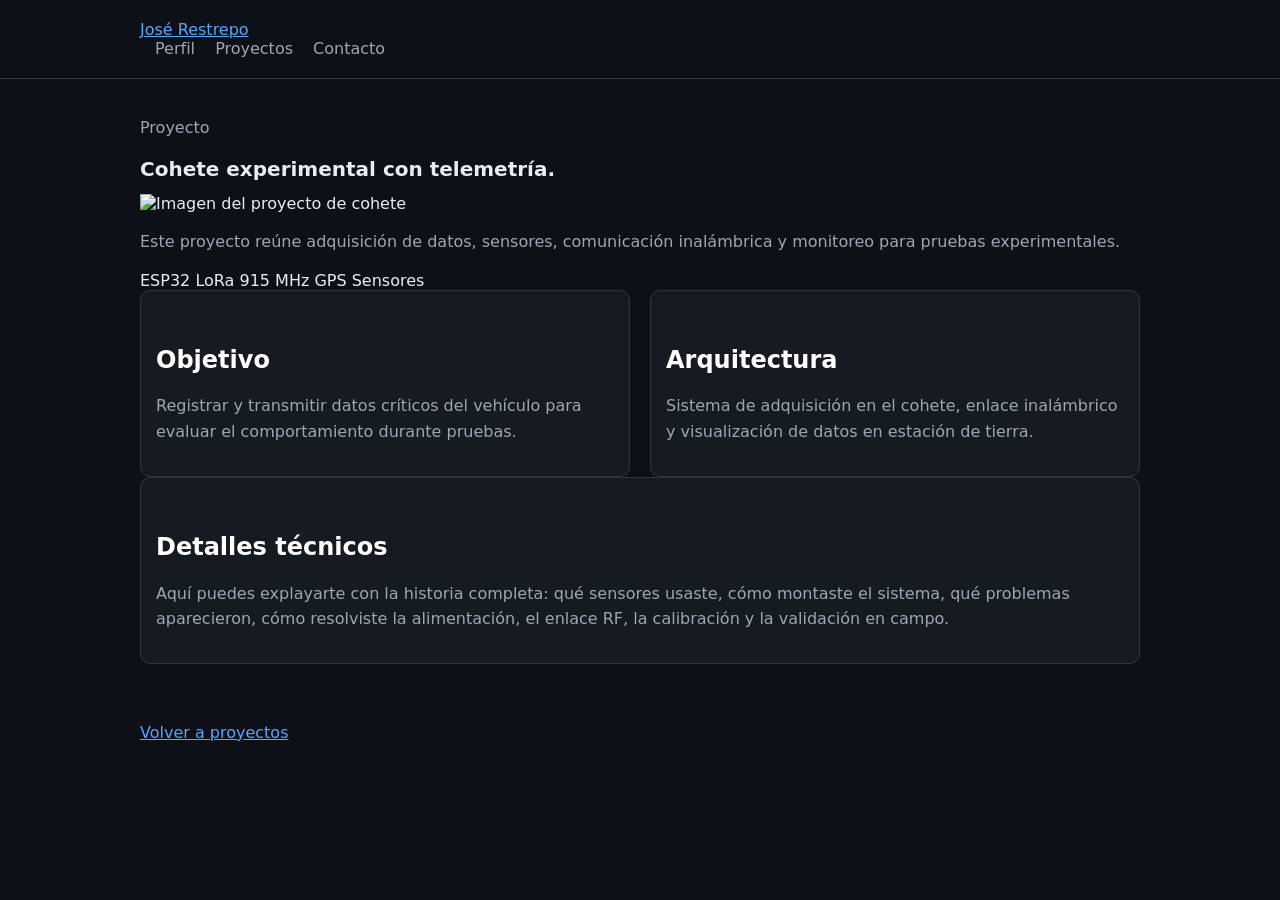
==== cohete.html @ e860f6fd "Add cohete.html for experimental rocket project" ====
<!DOCTYPE html>
<html lang="es">
<head>
  <meta charset="UTF-8" />
  <meta name="viewport" content="width=device-width, initial-scale=1.0" />
  <title>Cohete experimental | José Restrepo</title>
  <link rel="stylesheet" href="style.css" />
</head>
<body>
  <header class="site-header">
    <div class="container header-inner">
      <a class="brand" href="index.html">
        <span class="brand-mark"></span>
        <span>José Restrepo</span>
      </a>
      <nav class="nav">
        <a href="perfil.html">Perfil</a>
        <a href="proyectos.html" class="active">Proyectos</a>
        <a href="index.html#contacto">Contacto</a>
      </nav>
    </div>
  </header>

  <main class="container section page-content">
    <p class="eyebrow">Proyecto</p>
    <h1>Cohete experimental con telemetría.</h1>

    <div class="hero-project">
      <img src="assets/cohete.jpg" alt="Imagen del proyecto de cohete" />
      <div class="hero-project-copy">
        <p>
          Este proyecto reúne adquisición de datos, sensores, comunicación inalámbrica y monitoreo para pruebas experimentales.
        </p>
        <div class="chips">
          <span class="chip">ESP32</span>
          <span class="chip">LoRa 915 MHz</span>
          <span class="chip">GPS</span>
          <span class="chip">Sensores</span>
        </div>
      </div>
    </div>

    <div class="grid cards-2 spaced-top">
      <article class="card">
        <h2>Objetivo</h2>
        <p>
          Registrar y transmitir datos críticos del vehículo para evaluar el comportamiento durante pruebas.
        </p>
      </article>

      <article class="card">
        <h2>Arquitectura</h2>
        <p>
          Sistema de adquisición en el cohete, enlace inalámbrico y visualización de datos en estación de tierra.
        </p>
      </article>
    </div>

    <div class="card spaced-top">
      <h2>Detalles técnicos</h2>
      <p>
        Aquí puedes explayarte con la historia completa: qué sensores usaste, cómo montaste el sistema, qué problemas aparecieron,
        cómo resolviste la alimentación, el enlace RF, la calibración y la validación en campo.
      </p>
      <p class="small-note">
        <!-- Agrega aquí fotos, esquemas, capturas de datos, tablas, resultados de pruebas y versiones del sistema -->
      </p>
    </div>
  </main>

  <footer class="site-footer">
    <div class="container">
      <p><a href="proyectos.html">Volver a proyectos</a></p>
    </div>
  </footer>

  <script src="app.js"></script>
</body>
</html>
---- style.css ----
body {
  margin: 0;
  font-family: system-ui, sans-serif;
  background: #0d1117;
  color: #e6edf3;
}

.container {
  max-width: 1000px;
  margin: auto;
  padding: 20px;
}

header {
  border-bottom: 1px solid #30363d;
  background: #0d1117;
}

.header-content {
  display: flex;
  justify-content: space-between;
  align-items: center;
}

nav a {
  margin-left: 15px;
  text-decoration: none;
  color: #9da7b3;
}

nav a:hover {
  color: #58a6ff;
}

h1 {
  font-size: 20px;
}

h2 {
  margin-top: 40px;
  color: white;
}

p {
  color: #9da7b3;
  line-height: 1.6;
}

.grid {
  display: grid;
  grid-template-columns: repeat(auto-fit, minmax(250px, 1fr));
  gap: 20px;
}

.card {
  background: #161b22;
  border: 1px solid #30363d;
  border-radius: 10px;
  padding: 15px;
}

.card img {
  width: 100%;
  border-radius: 8px;
  margin-bottom: 10px;
}

a {
  color: #58a6ff;
}
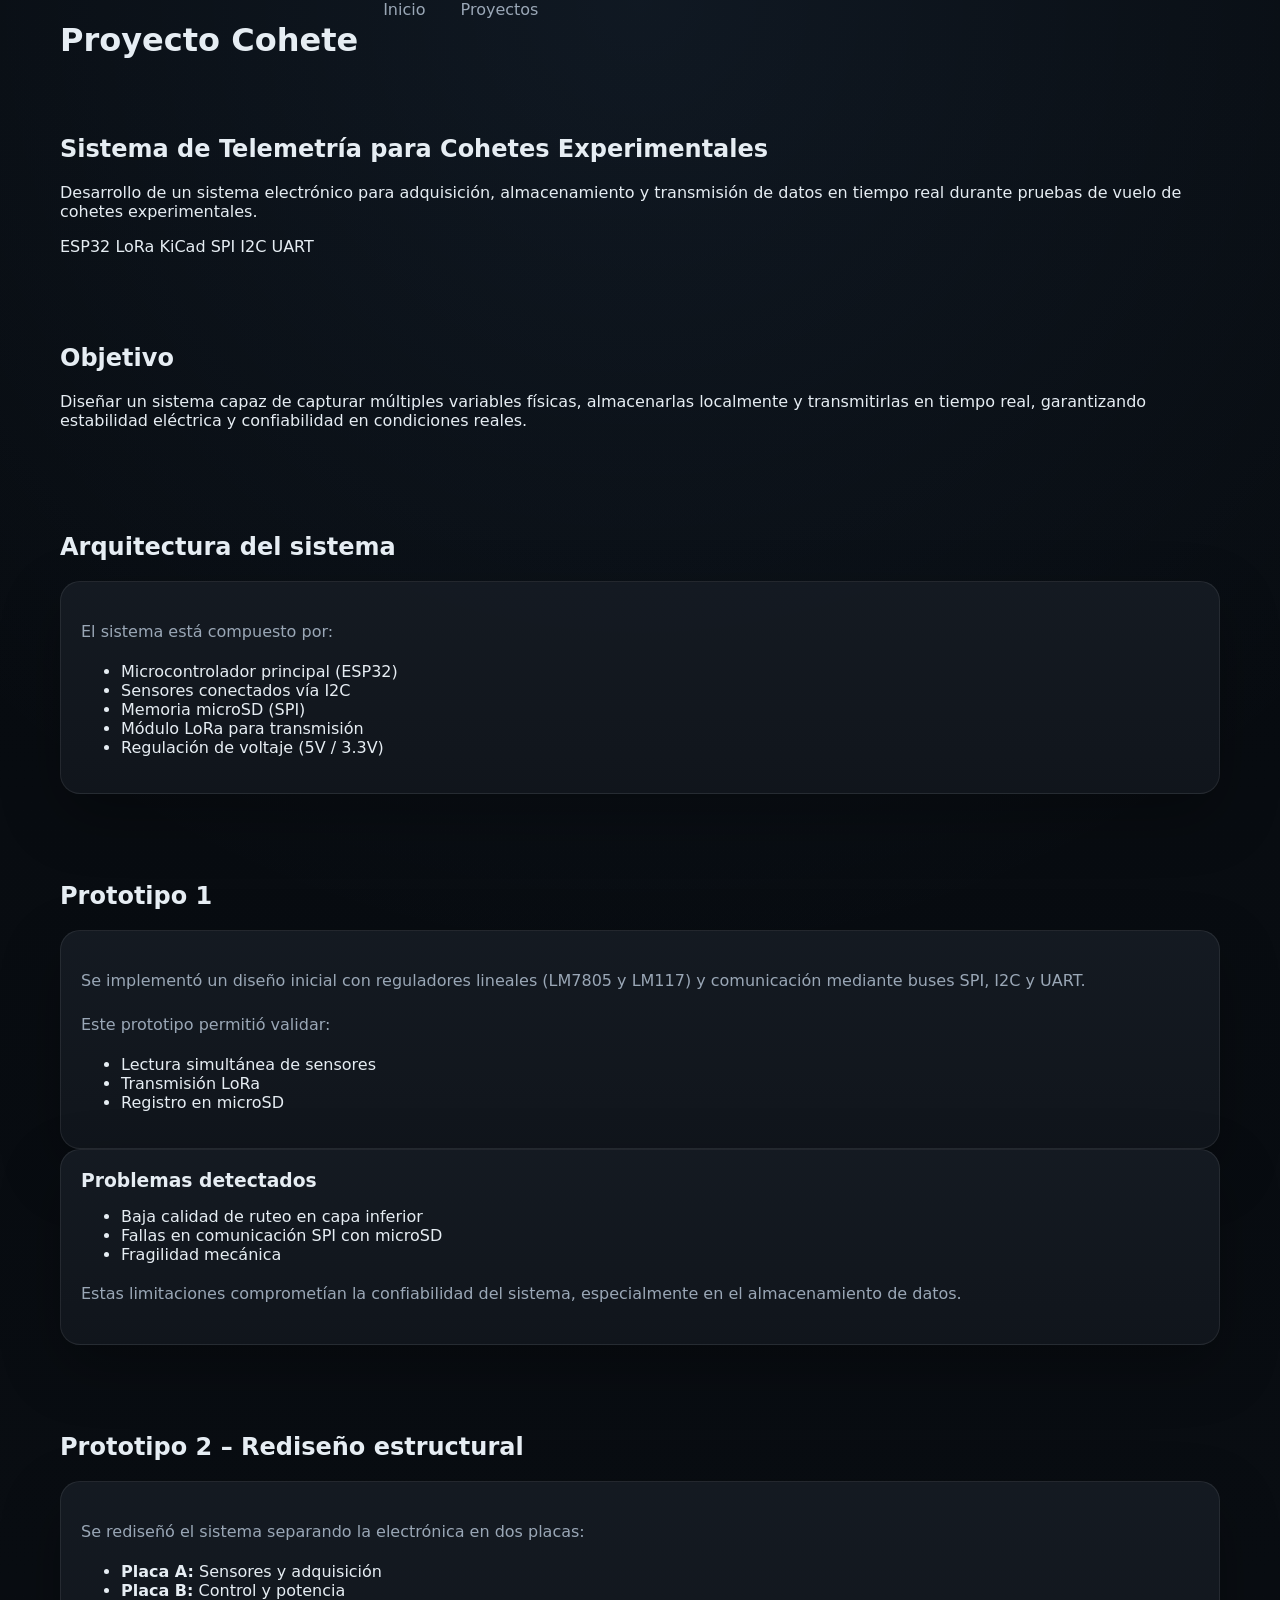
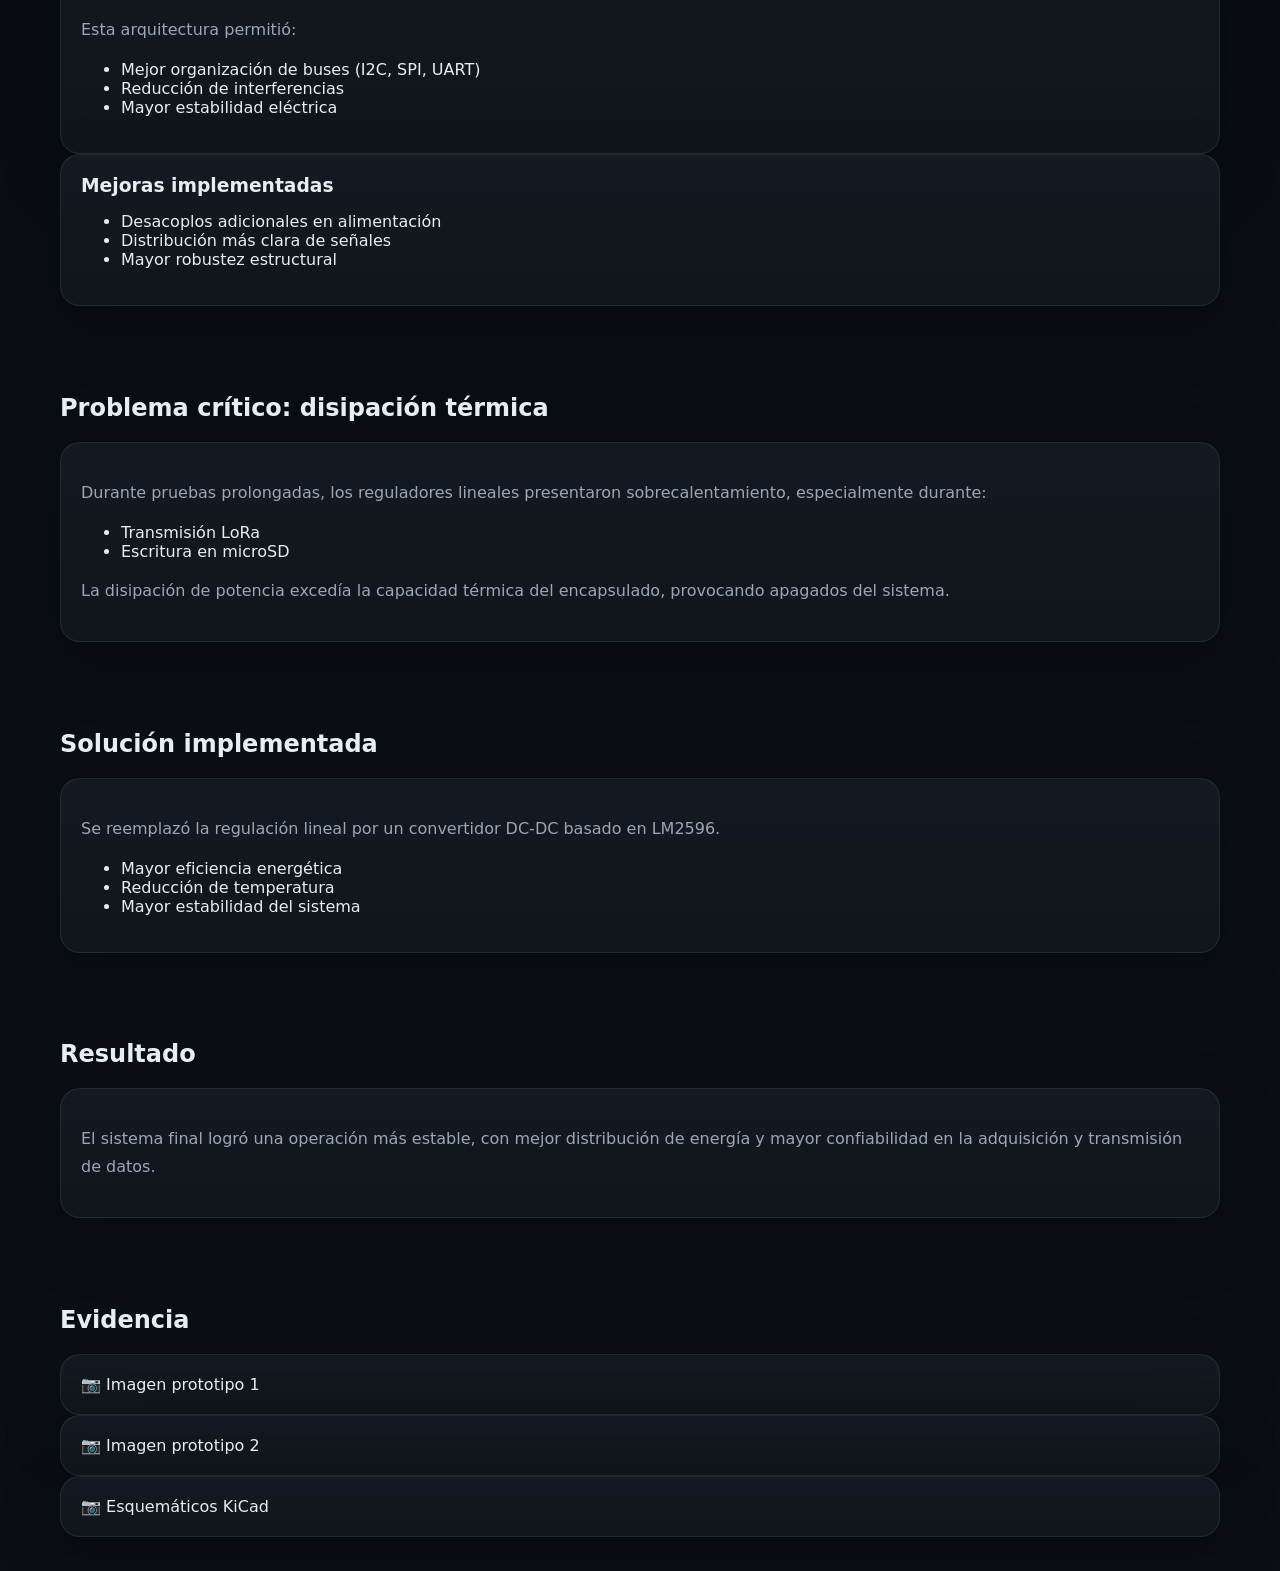
==== commit e647609f: "Revise cohete.html for telemetry project updates Updated the HTML structure and content for the rock" ====
--- a/cohete.html
+++ b/cohete.html
@@ -1,79 +1,206 @@
 <!DOCTYPE html>
 <html lang="es">
 <head>
-  <meta charset="UTF-8" />
-  <meta name="viewport" content="width=device-width, initial-scale=1.0" />
-  <title>Cohete experimental | José Restrepo</title>
-  <link rel="stylesheet" href="style.css" />
+  <meta charset="UTF-8">
+  <title>Telemetría para Cohetes | José Restrepo</title>
+  <link rel="stylesheet" href="style.css">
 </head>
 <body>
-  <header class="site-header">
-    <div class="container header-inner">
-      <a class="brand" href="index.html">
-        <span class="brand-mark"></span>
-        <span>José Restrepo</span>
-      </a>
-      <nav class="nav">
-        <a href="perfil.html">Perfil</a>
-        <a href="proyectos.html" class="active">Proyectos</a>
-        <a href="index.html#contacto">Contacto</a>
-      </nav>
+
+<header class="header">
+  <div class="container nav">
+    <h1>Proyecto Cohete</h1>
+    <div>
+      <a href="index.html">Inicio</a>
+      <a href="proyectos.html">Proyectos</a>
     </div>
-  </header>
-
-  <main class="container section page-content">
-    <p class="eyebrow">Proyecto</p>
-    <h1>Cohete experimental con telemetría.</h1>
-
-    <div class="hero-project">
-      <img src="assets/cohete.jpg" alt="Imagen del proyecto de cohete" />
-      <div class="hero-project-copy">
-        <p>
-          Este proyecto reúne adquisición de datos, sensores, comunicación inalámbrica y monitoreo para pruebas experimentales.
-        </p>
-        <div class="chips">
-          <span class="chip">ESP32</span>
-          <span class="chip">LoRa 915 MHz</span>
-          <span class="chip">GPS</span>
-          <span class="chip">Sensores</span>
-        </div>
-      </div>
-    </div>
-
-    <div class="grid cards-2 spaced-top">
-      <article class="card">
-        <h2>Objetivo</h2>
-        <p>
-          Registrar y transmitir datos críticos del vehículo para evaluar el comportamiento durante pruebas.
-        </p>
-      </article>
-
-      <article class="card">
-        <h2>Arquitectura</h2>
-        <p>
-          Sistema de adquisición en el cohete, enlace inalámbrico y visualización de datos en estación de tierra.
-        </p>
-      </article>
-    </div>
-
-    <div class="card spaced-top">
-      <h2>Detalles técnicos</h2>
-      <p>
-        Aquí puedes explayarte con la historia completa: qué sensores usaste, cómo montaste el sistema, qué problemas aparecieron,
-        cómo resolviste la alimentación, el enlace RF, la calibración y la validación en campo.
-      </p>
-      <p class="small-note">
-        <!-- Agrega aquí fotos, esquemas, capturas de datos, tablas, resultados de pruebas y versiones del sistema -->
-      </p>
-    </div>
-  </main>
-
-  <footer class="site-footer">
-    <div class="container">
-      <p><a href="proyectos.html">Volver a proyectos</a></p>
-    </div>
-  </footer>
-
-  <script src="app.js"></script>
+  </div>
+</header>
+
+<main class="container">
+
+<!-- INTRO -->
+<section class="section">
+  <h1>Sistema de Telemetría para Cohetes Experimentales</h1>
+
+  <p>
+    Desarrollo de un sistema electrónico para adquisición, almacenamiento y transmisión
+    de datos en tiempo real durante pruebas de vuelo de cohetes experimentales.
+  </p>
+
+  <div class="tags">
+    <span>ESP32</span>
+    <span>LoRa</span>
+    <span>KiCad</span>
+    <span>SPI</span>
+    <span>I2C</span>
+    <span>UART</span>
+  </div>
+</section>
+
+<!-- OBJETIVO -->
+<section class="section">
+  <h2>Objetivo</h2>
+  <p>
+    Diseñar un sistema capaz de capturar múltiples variables físicas, almacenarlas localmente
+    y transmitirlas en tiempo real, garantizando estabilidad eléctrica y confiabilidad en condiciones reales.
+  </p>
+</section>
+
+<!-- ARQUITECTURA -->
+<section class="section">
+  <h2>Arquitectura del sistema</h2>
+
+  <div class="card">
+    <p>
+      El sistema está compuesto por:
+    </p>
+
+    <ul>
+      <li>Microcontrolador principal (ESP32)</li>
+      <li>Sensores conectados vía I2C</li>
+      <li>Memoria microSD (SPI)</li>
+      <li>Módulo LoRa para transmisión</li>
+      <li>Regulación de voltaje (5V / 3.3V)</li>
+    </ul>
+  </div>
+</section>
+
+<!-- PROTOTIPO 1 -->
+<section class="section">
+  <h2>Prototipo 1</h2>
+
+  <div class="card">
+    <p>
+      Se implementó un diseño inicial con reguladores lineales (LM7805 y LM117)
+      y comunicación mediante buses SPI, I2C y UART.
+    </p>
+
+    <p>
+      Este prototipo permitió validar:
+    </p>
+
+    <ul>
+      <li>Lectura simultánea de sensores</li>
+      <li>Transmisión LoRa</li>
+      <li>Registro en microSD</li>
+    </ul>
+  </div>
+
+  <div class="card">
+    <h3>Problemas detectados</h3>
+
+    <ul>
+      <li>Baja calidad de ruteo en capa inferior</li>
+      <li>Fallas en comunicación SPI con microSD</li>
+      <li>Fragilidad mecánica</li>
+    </ul>
+
+    <p>
+      Estas limitaciones comprometían la confiabilidad del sistema, especialmente en el almacenamiento de datos.
+    </p>
+  </div>
+</section>
+
+<!-- PROTOTIPO 2 -->
+<section class="section">
+  <h2>Prototipo 2 – Rediseño estructural</h2>
+
+  <div class="card">
+    <p>
+      Se rediseñó el sistema separando la electrónica en dos placas:
+    </p>
+
+    <ul>
+      <li><strong>Placa A:</strong> Sensores y adquisición</li>
+      <li><strong>Placa B:</strong> Control y potencia</li>
+    </ul>
+
+    <p>
+      Esta arquitectura permitió:
+    </p>
+
+    <ul>
+      <li>Mejor organización de buses (I2C, SPI, UART)</li>
+      <li>Reducción de interferencias</li>
+      <li>Mayor estabilidad eléctrica</li>
+    </ul>
+  </div>
+
+  <div class="card">
+    <h3>Mejoras implementadas</h3>
+
+    <ul>
+      <li>Desacoplos adicionales en alimentación</li>
+      <li>Distribución más clara de señales</li>
+      <li>Mayor robustez estructural</li>
+    </ul>
+  </div>
+</section>
+
+<!-- PROBLEMA CRITICO -->
+<section class="section">
+  <h2>Problema crítico: disipación térmica</h2>
+
+  <div class="card">
+    <p>
+      Durante pruebas prolongadas, los reguladores lineales presentaron sobrecalentamiento,
+      especialmente durante:
+    </p>
+
+    <ul>
+      <li>Transmisión LoRa</li>
+      <li>Escritura en microSD</li>
+    </ul>
+
+    <p>
+      La disipación de potencia excedía la capacidad térmica del encapsulado,
+      provocando apagados del sistema.
+    </p>
+  </div>
+</section>
+
+<!-- SOLUCION -->
+<section class="section">
+  <h2>Solución implementada</h2>
+
+  <div class="card">
+    <p>
+      Se reemplazó la regulación lineal por un convertidor DC-DC basado en LM2596.
+    </p>
+
+    <ul>
+      <li>Mayor eficiencia energética</li>
+      <li>Reducción de temperatura</li>
+      <li>Mayor estabilidad del sistema</li>
+    </ul>
+  </div>
+</section>
+
+<!-- RESULTADO -->
+<section class="section">
+  <h2>Resultado</h2>
+
+  <div class="card">
+    <p>
+      El sistema final logró una operación más estable, con mejor distribución de energía
+      y mayor confiabilidad en la adquisición y transmisión de datos.
+    </p>
+  </div>
+</section>
+
+<!-- MEDIA -->
+<section class="section">
+  <h2>Evidencia</h2>
+
+  <div class="grid-3">
+    <div class="card">📷 Imagen prototipo 1</div>
+    <div class="card">📷 Imagen prototipo 2</div>
+    <div class="card">📷 Esquemáticos KiCad</div>
+  </div>
+</section>
+
+</main>
+
 </body>
 </html>
--- a/style.css
+++ b/style.css
@@ -1,6 +1,339 @@
+:root {
+  --bg: #0b0f14;
+  --bg-soft: #11161d;
+  --card: #151b23;
+  --line: rgba(255, 255, 255, 0.08);
+  --text: #e6edf3;
+  --muted: #9aa7b6;
+  --accent: #78b7ff;
+  --accent-2: #8b7bff;
+  --radius: 20px;
+  --max: 1160px;
+}
+
+* {
+  box-sizing: border-box;
+}
+
+html {
+  scroll-behavior: smooth;
+}
+
 body {
   margin: 0;
-  font-family: system-ui, sans-serif;
+  font-family: Inter, system-ui, -apple-system, BlinkMacSystemFont, "Segoe UI", sans-serif;
+  background:
+    radial-gradient(circle at top, rgba(120, 183, 255, 0.08), transparent 30%),
+    linear-gradient(180deg, #070b10 0%, #0b0f14 100%);
+  color: var(--text);
+}
+
+a {
+  color: inherit;
+  text-decoration: none;
+}
+
+.container {
+  width: min(calc(100% - 32px), var(--max));
+  margin: 0 auto;
+}
+
+.site-header {
+  position: sticky;
+  top: 0;
+  z-index: 30;
+  backdrop-filter: blur(16px);
+  background: rgba(11, 15, 20, 0.78);
+  border-bottom: 1px solid rgba(255, 255, 255, 0.05);
+}
+
+.header-inner {
+  display: flex;
+  justify-content: space-between;
+  align-items: center;
+  gap: 16px;
+  padding: 18px 0;
+}
+
+.brand {
+  display: inline-flex;
+  align-items: center;
+  gap: 12px;
+  font-weight: 700;
+}
+
+.brand-mark {
+  width: 12px;
+  height: 12px;
+  border-radius: 999px;
+  background: linear-gradient(135deg, var(--accent), var(--accent-2));
+  box-shadow: 0 0 18px rgba(120, 183, 255, 0.6);
+}
+
+.nav {
+  display: flex;
+  gap: 10px;
+  flex-wrap: wrap;
+}
+
+.nav a {
+  padding: 10px 14px;
+  border: 1px solid transparent;
+  border-radius: 999px;
+  color: var(--muted);
+  transition: 0.2s ease;
+}
+
+.nav a:hover,
+.nav a.active {
+  color: var(--text);
+  border-color: var(--line);
+  background: rgba(255, 255, 255, 0.03);
+}
+
+.section {
+  padding: 34px 0;
+}
+
+.page-content h1 {
+  font-size: clamp(2rem, 4vw, 4rem);
+  line-height: 1.02;
+  letter-spacing: -0.05em;
+  margin: 10px 0 18px;
+  max-width: 12ch;
+}
+
+.eyebrow {
+  margin: 0;
+  text-transform: uppercase;
+  letter-spacing: 0.16em;
+  color: var(--accent);
+  font-size: 0.78rem;
+  font-weight: 700;
+}
+
+.lead,
+.page-intro,
+.card p {
+  color: var(--muted);
+  line-height: 1.75;
+}
+
+.hero {
+  display: grid;
+  grid-template-columns: 1.3fr 0.7fr;
+  gap: 22px;
+  padding: 42px 0 18px;
+  align-items: stretch;
+}
+
+.hero-copy,
+.hero-panel,
+.card {
+  border: 1px solid var(--line);
+  background: linear-gradient(180deg, rgba(21, 27, 35, 0.96), rgba(17, 22, 29, 0.96));
+  border-radius: var(--radius);
+  box-shadow: 0 22px 60px rgba(0, 0, 0, 0.28);
+}
+
+.hero-copy {
+  padding: 34px;
+  min-height: 360px;
+  display: flex;
+  flex-direction: column;
+  justify-content: center;
+}
+
+.hero-actions {
+  display: flex;
+  gap: 12px;
+  flex-wrap: wrap;
+  margin-top: 24px;
+}
+
+.btn {
+  display: inline-flex;
+  align-items: center;
+  justify-content: center;
+  padding: 12px 18px;
+  border-radius: 999px;
+  border: 1px solid var(--line);
+  transition: 0.2s ease;
+  font-weight: 600;
+}
+
+.btn:hover {
+  transform: translateY(-1px);
+}
+
+.btn.primary {
+  background: linear-gradient(135deg, rgba(120, 183, 255, 0.18), rgba(139, 123, 255, 0.15));
+}
+
+.btn.secondary {
+  color: var(--muted);
+}
+
+.hero-panel {
+  padding: 24px;
+  display: grid;
+  gap: 14px;
+  align-content: center;
+}
+
+.stat {
+  padding: 16px;
+  border-radius: 16px;
+  background: rgba(255, 255, 255, 0.02);
+  border: 1px solid rgba(255, 255, 255, 0.05);
+}
+
+.stat strong {
+  display: block;
+  font-size: 1.4rem;
+  margin-bottom: 6px;
+}
+
+.stat span {
+  color: var(--muted);
+}
+
+.section-head {
+  display: flex;
+  justify-content: space-between;
+  align-items: end;
+  gap: 16px;
+  margin-bottom: 18px;
+}
+
+.section-head h2,
+.card h2,
+.card h3 {
+  margin: 0 0 10px;
+}
+
+.text-link {
+  color: var(--accent);
+  font-weight: 600;
+}
+
+.grid {
+  display: grid;
+  gap: 18px;
+}
+
+.cards-2 {
+  grid-template-columns: repeat(2, minmax(0, 1fr));
+}
+
+.cards-3 {
+  grid-template-columns: repeat(3, minmax(0, 1fr));
+}
+
+.card {
+  padding: 20px;
+}
+
+.project-card {
+  overflow: hidden;
+}
+
+.project-card img,
+.hero-project img {
+  width: 100%;
+  display: block;
+  border-radius: 14px;
+  object-fit: cover;
+  border: 1px solid rgba(255, 255, 255, 0.06);
+}
+
+.project-card img {
+  aspect-ratio: 16 / 10;
+  margin-bottom: 14px;
+}
+
+.card-body {
+  display: grid;
+  gap: 10px;
+}
+
+.tag {
+  display: inline-flex;
+  width: fit-content;
+  padding: 6px 10px;
+  border-radius: 999px;
+  font-size: 0.82rem;
+  color: var(--text);
+  background: rgba(120, 183, 255, 0.08);
+  border: 1px solid rgba(120, 183, 255, 0.12);
+  margin: 0;
+}
+
+.chips {
+  display: flex;
+  flex-wrap: wrap;
+  gap: 10px;
+}
+
+.chip {
+  padding: 8px 11px;
+  border-radius: 999px;
+  font-size: 0.88rem;
+  color: var(--text);
+  background: rgba(255, 255, 255, 0.03);
+  border: 1px solid rgba(255, 255, 255, 0.08);
+}
+
+.hero-project {
+  display: grid;
+  grid-template-columns: 1.1fr 0.9fr;
+  gap: 18px;
+  margin-top: 18px;
+}
+
+.hero-project-copy {
+  display: flex;
+  flex-direction: column;
+  justify-content: center;
+  gap: 14px;
+}
+
+.spaced-top {
+  margin-top: 18px;
+}
+
+.contact-card {
+  display: grid;
+  gap: 8px;
+}
+
+.small-note {
+  color: var(--muted);
+  font-size: 0.92rem;
+}
+
+.site-footer {
+  padding: 26px 0 40px;
+  color: var(--muted);
+  text-align: center;
+}
+
+@media (max-width: 920px) {
+  .hero,
+  .cards-2,
+  .cards-3,
+  .hero-project {
+    grid-template-columns: 1fr;
+  }
+
+  .header-inner,
+  .section-head {
+    align-items: flex-start;
+    flex-direction: column;
+  }
+  body {
+  margin: 0;
+  font-family: system-ui;
   background: #0d1117;
   color: #e6edf3;
 }
@@ -11,42 +344,65 @@
   padding: 20px;
 }
 
-header {
+.header {
   border-bottom: 1px solid #30363d;
-  background: #0d1117;
-}
-
-.header-content {
+}
+
+.nav {
   display: flex;
   justify-content: space-between;
   align-items: center;
 }
 
-nav a {
+.nav a {
   margin-left: 15px;
+  color: #9da7b3;
   text-decoration: none;
-  color: #9da7b3;
-}
-
-nav a:hover {
+}
+
+.nav a:hover {
   color: #58a6ff;
 }
 
-h1 {
-  font-size: 20px;
-}
-
-h2 {
+.hero {
   margin-top: 40px;
-  color: white;
-}
-
-p {
+}
+
+.hero h2 {
+  font-size: 28px;
+}
+
+.hero p {
   color: #9da7b3;
   line-height: 1.6;
 }
 
-.grid {
+.hero-buttons {
+  margin-top: 20px;
+}
+
+.btn {
+  background: #238636;
+  padding: 10px 15px;
+  color: white;
+  text-decoration: none;
+  border-radius: 5px;
+  margin-right: 10px;
+}
+
+.btn-outline {
+  border: 1px solid #30363d;
+  padding: 10px 15px;
+  text-decoration: none;
+  color: #e6edf3;
+  border-radius: 5px;
+}
+
+.section {
+  margin-top: 50px;
+}
+
+.grid-3 {
   display: grid;
   grid-template-columns: repeat(auto-fit, minmax(250px, 1fr));
   gap: 20px;
@@ -55,16 +411,22 @@
 .card {
   background: #161b22;
   border: 1px solid #30363d;
+  padding: 15px;
   border-radius: 10px;
-  padding: 15px;
-}
-
-.card img {
+}
+
+.project img {
   width: 100%;
   border-radius: 8px;
   margin-bottom: 10px;
 }
 
-a {
-  color: #58a6ff;
-}
+.tags span {
+  display: inline-block;
+  background: #21262d;
+  padding: 5px 10px;
+  margin: 5px;
+  border-radius: 5px;
+  font-size: 14px;
+}
+}
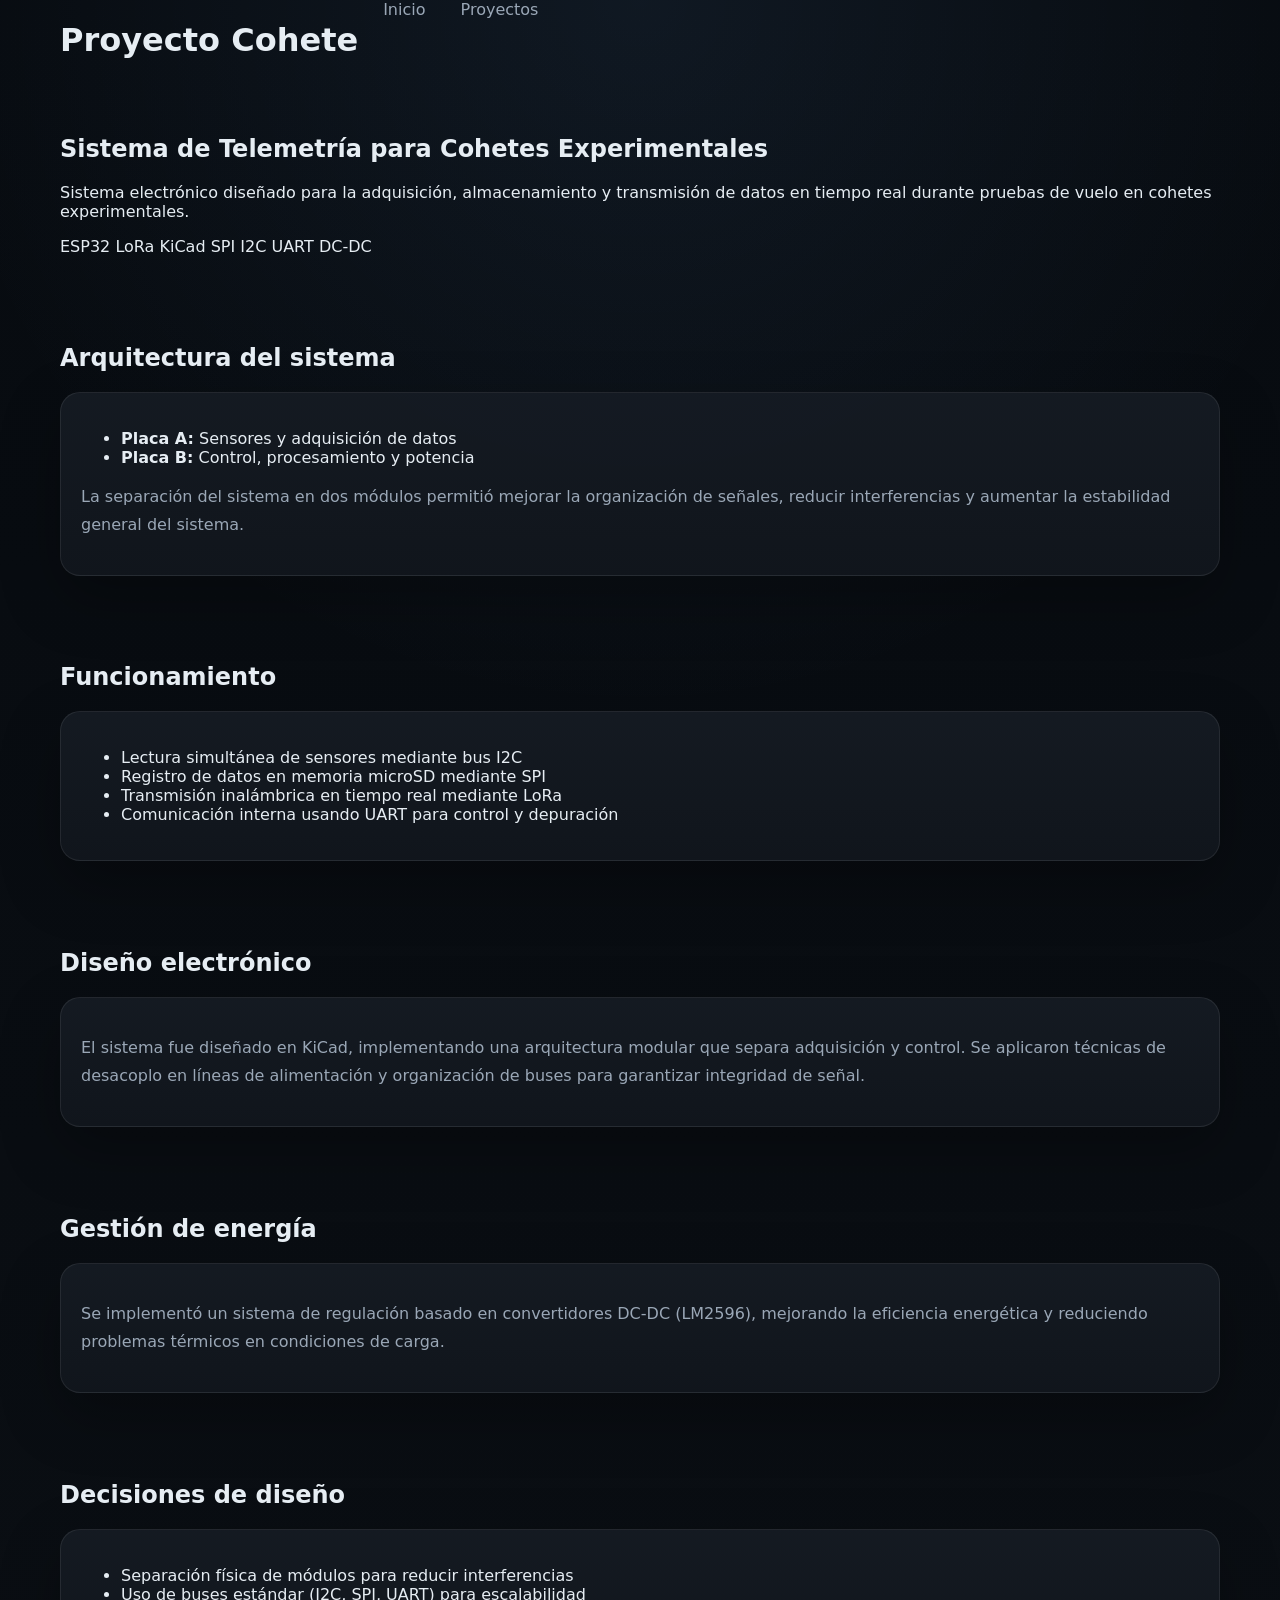
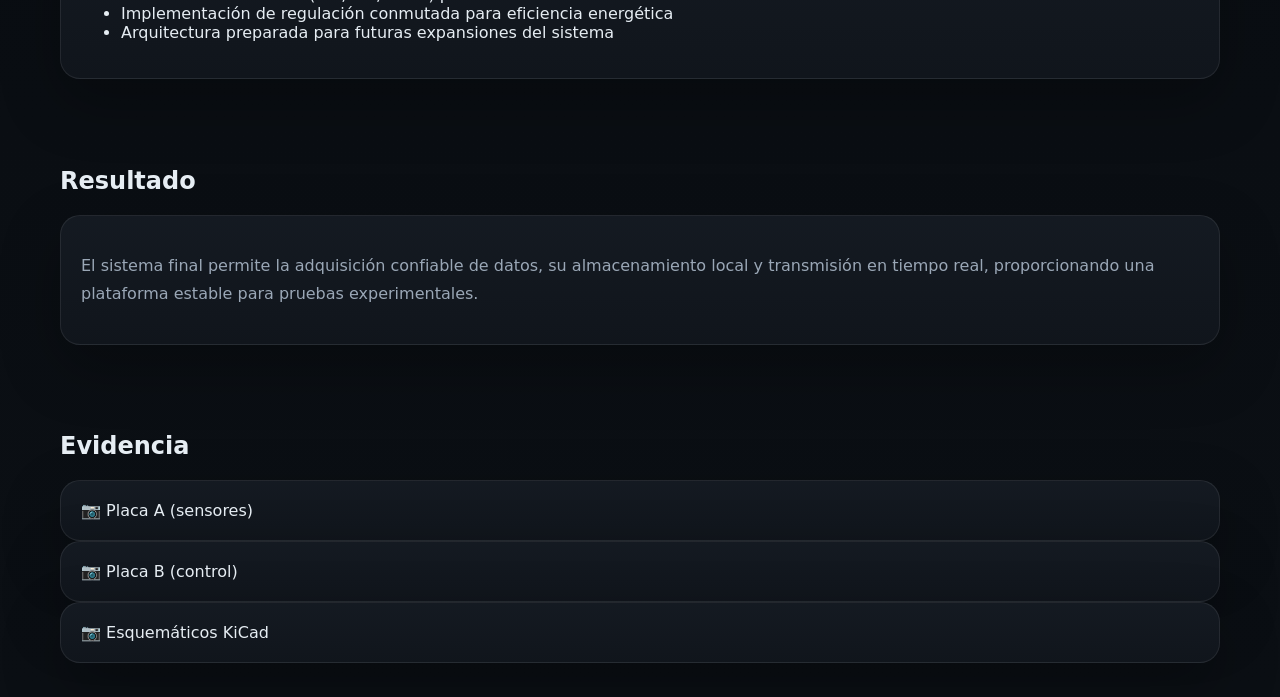
==== commit 5fa75c5b: "Revise content and structure in cohete.html Updated descriptions and sections for clarity and detail" ====
--- a/cohete.html
+++ b/cohete.html
@@ -24,8 +24,8 @@
   <h1>Sistema de Telemetría para Cohetes Experimentales</h1>
 
   <p>
-    Desarrollo de un sistema electrónico para adquisición, almacenamiento y transmisión
-    de datos en tiempo real durante pruebas de vuelo de cohetes experimentales.
+    Sistema electrónico diseñado para la adquisición, almacenamiento y transmisión
+    de datos en tiempo real durante pruebas de vuelo en cohetes experimentales.
   </p>
 
   <div class="tags">
@@ -35,16 +35,8 @@
     <span>SPI</span>
     <span>I2C</span>
     <span>UART</span>
+    <span>DC-DC</span>
   </div>
-</section>
-
-<!-- OBJETIVO -->
-<section class="section">
-  <h2>Objetivo</h2>
-  <p>
-    Diseñar un sistema capaz de capturar múltiples variables físicas, almacenarlas localmente
-    y transmitirlas en tiempo real, garantizando estabilidad eléctrica y confiabilidad en condiciones reales.
-  </p>
 </section>
 
 <!-- ARQUITECTURA -->
@@ -52,127 +44,67 @@
   <h2>Arquitectura del sistema</h2>
 
   <div class="card">
+    <ul>
+      <li><strong>Placa A:</strong> Sensores y adquisición de datos</li>
+      <li><strong>Placa B:</strong> Control, procesamiento y potencia</li>
+    </ul>
+
     <p>
-      El sistema está compuesto por:
+      La separación del sistema en dos módulos permitió mejorar la organización de señales,
+      reducir interferencias y aumentar la estabilidad general del sistema.
     </p>
+  </div>
+</section>
 
+<!-- FUNCIONAMIENTO -->
+<section class="section">
+  <h2>Funcionamiento</h2>
+
+  <div class="card">
     <ul>
-      <li>Microcontrolador principal (ESP32)</li>
-      <li>Sensores conectados vía I2C</li>
-      <li>Memoria microSD (SPI)</li>
-      <li>Módulo LoRa para transmisión</li>
-      <li>Regulación de voltaje (5V / 3.3V)</li>
+      <li>Lectura simultánea de sensores mediante bus I2C</li>
+      <li>Registro de datos en memoria microSD mediante SPI</li>
+      <li>Transmisión inalámbrica en tiempo real mediante LoRa</li>
+      <li>Comunicación interna usando UART para control y depuración</li>
     </ul>
   </div>
 </section>
 
-<!-- PROTOTIPO 1 -->
+<!-- DISEÑO ELECTRONICO -->
 <section class="section">
-  <h2>Prototipo 1</h2>
+  <h2>Diseño electrónico</h2>
 
   <div class="card">
     <p>
-      Se implementó un diseño inicial con reguladores lineales (LM7805 y LM117)
-      y comunicación mediante buses SPI, I2C y UART.
-    </p>
-
-    <p>
-      Este prototipo permitió validar:
-    </p>
-
-    <ul>
-      <li>Lectura simultánea de sensores</li>
-      <li>Transmisión LoRa</li>
-      <li>Registro en microSD</li>
-    </ul>
-  </div>
-
-  <div class="card">
-    <h3>Problemas detectados</h3>
-
-    <ul>
-      <li>Baja calidad de ruteo en capa inferior</li>
-      <li>Fallas en comunicación SPI con microSD</li>
-      <li>Fragilidad mecánica</li>
-    </ul>
-
-    <p>
-      Estas limitaciones comprometían la confiabilidad del sistema, especialmente en el almacenamiento de datos.
+      El sistema fue diseñado en KiCad, implementando una arquitectura modular que separa
+      adquisición y control. Se aplicaron técnicas de desacoplo en líneas de alimentación
+      y organización de buses para garantizar integridad de señal.
     </p>
   </div>
 </section>
 
-<!-- PROTOTIPO 2 -->
+<!-- POTENCIA -->
 <section class="section">
-  <h2>Prototipo 2 – Rediseño estructural</h2>
+  <h2>Gestión de energía</h2>
 
   <div class="card">
     <p>
-      Se rediseñó el sistema separando la electrónica en dos placas:
-    </p>
-
-    <ul>
-      <li><strong>Placa A:</strong> Sensores y adquisición</li>
-      <li><strong>Placa B:</strong> Control y potencia</li>
-    </ul>
-
-    <p>
-      Esta arquitectura permitió:
-    </p>
-
-    <ul>
-      <li>Mejor organización de buses (I2C, SPI, UART)</li>
-      <li>Reducción de interferencias</li>
-      <li>Mayor estabilidad eléctrica</li>
-    </ul>
-  </div>
-
-  <div class="card">
-    <h3>Mejoras implementadas</h3>
-
-    <ul>
-      <li>Desacoplos adicionales en alimentación</li>
-      <li>Distribución más clara de señales</li>
-      <li>Mayor robustez estructural</li>
-    </ul>
-  </div>
-</section>
-
-<!-- PROBLEMA CRITICO -->
-<section class="section">
-  <h2>Problema crítico: disipación térmica</h2>
-
-  <div class="card">
-    <p>
-      Durante pruebas prolongadas, los reguladores lineales presentaron sobrecalentamiento,
-      especialmente durante:
-    </p>
-
-    <ul>
-      <li>Transmisión LoRa</li>
-      <li>Escritura en microSD</li>
-    </ul>
-
-    <p>
-      La disipación de potencia excedía la capacidad térmica del encapsulado,
-      provocando apagados del sistema.
+      Se implementó un sistema de regulación basado en convertidores DC-DC (LM2596),
+      mejorando la eficiencia energética y reduciendo problemas térmicos en condiciones de carga.
     </p>
   </div>
 </section>
 
-<!-- SOLUCION -->
+<!-- DECISIONES CLAVE -->
 <section class="section">
-  <h2>Solución implementada</h2>
+  <h2>Decisiones de diseño</h2>
 
   <div class="card">
-    <p>
-      Se reemplazó la regulación lineal por un convertidor DC-DC basado en LM2596.
-    </p>
-
     <ul>
-      <li>Mayor eficiencia energética</li>
-      <li>Reducción de temperatura</li>
-      <li>Mayor estabilidad del sistema</li>
+      <li>Separación física de módulos para reducir interferencias</li>
+      <li>Uso de buses estándar (I2C, SPI, UART) para escalabilidad</li>
+      <li>Implementación de regulación conmutada para eficiencia energética</li>
+      <li>Arquitectura preparada para futuras expansiones del sistema</li>
     </ul>
   </div>
 </section>
@@ -183,8 +115,8 @@
 
   <div class="card">
     <p>
-      El sistema final logró una operación más estable, con mejor distribución de energía
-      y mayor confiabilidad en la adquisición y transmisión de datos.
+      El sistema final permite la adquisición confiable de datos, su almacenamiento local
+      y transmisión en tiempo real, proporcionando una plataforma estable para pruebas experimentales.
     </p>
   </div>
 </section>
@@ -194,8 +126,8 @@
   <h2>Evidencia</h2>
 
   <div class="grid-3">
-    <div class="card">📷 Imagen prototipo 1</div>
-    <div class="card">📷 Imagen prototipo 2</div>
+    <div class="card">📷 Placa A (sensores)</div>
+    <div class="card">📷 Placa B (control)</div>
     <div class="card">📷 Esquemáticos KiCad</div>
   </div>
 </section>
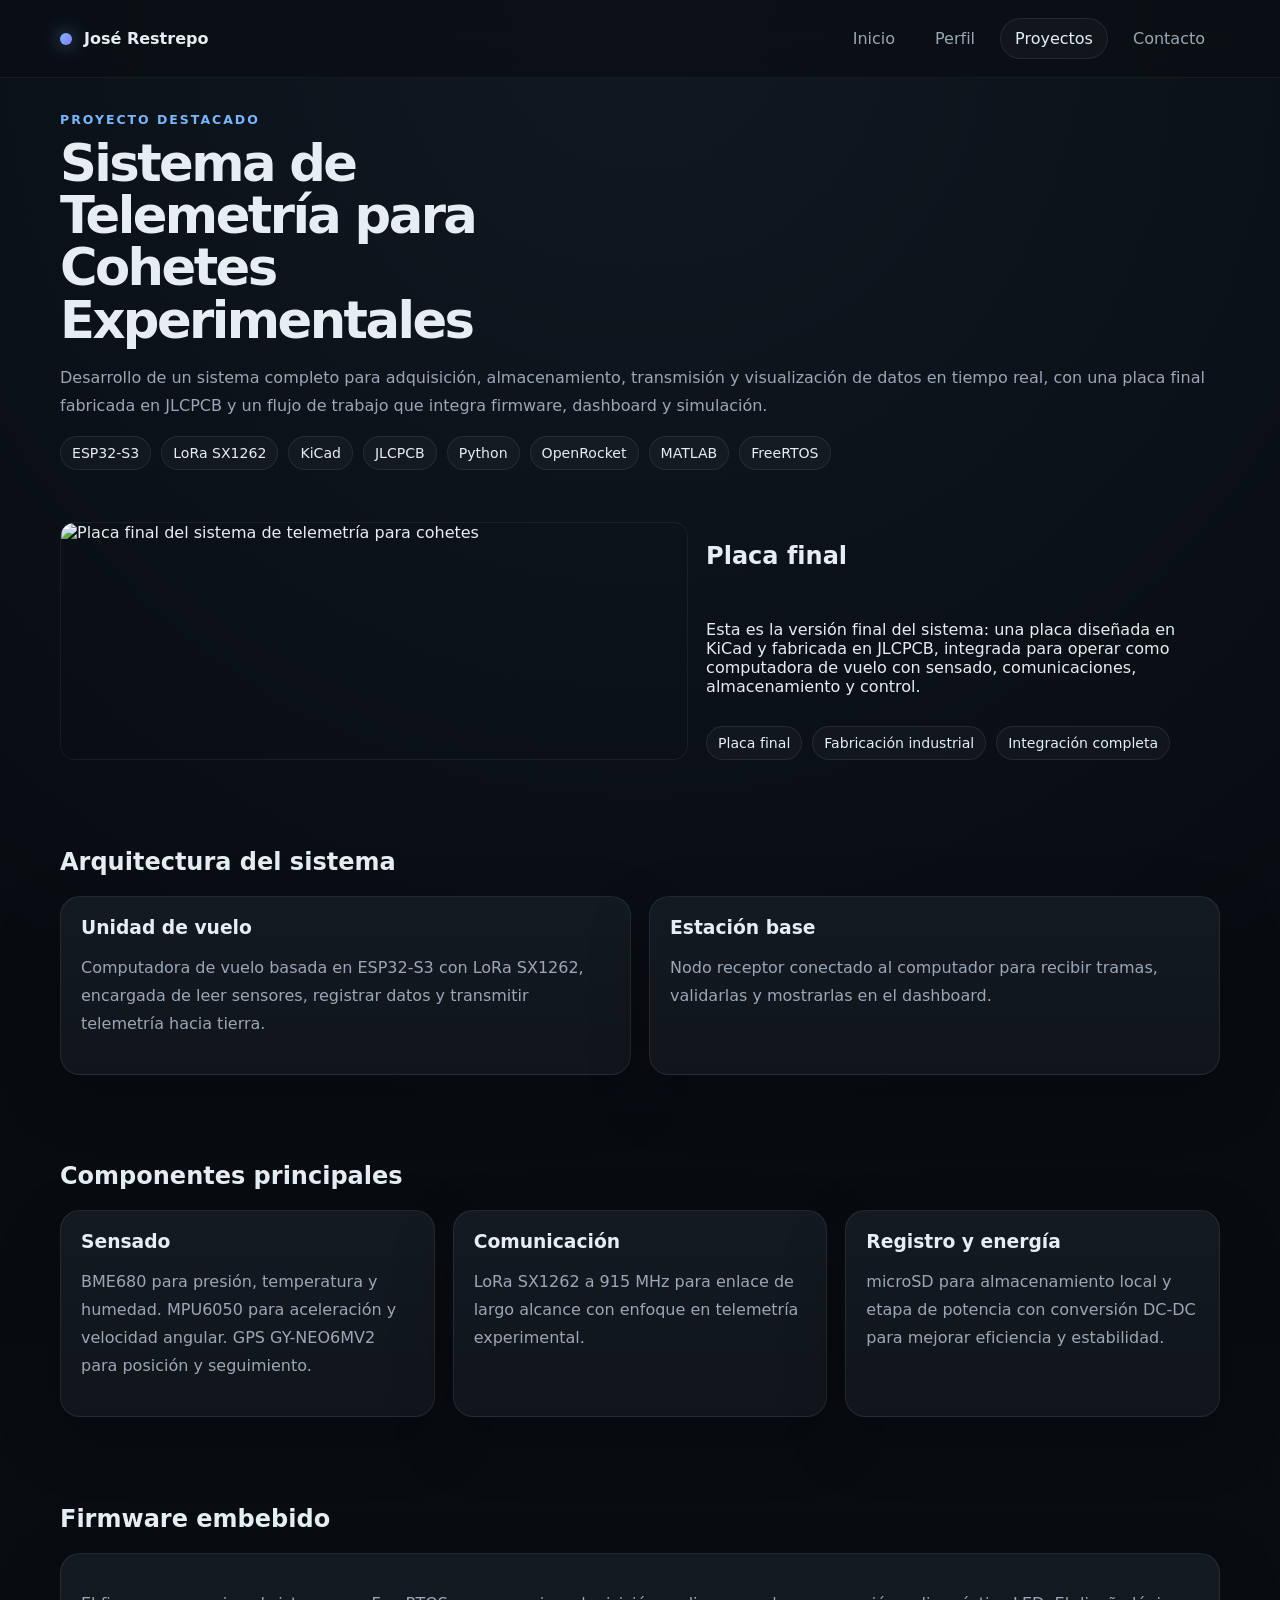
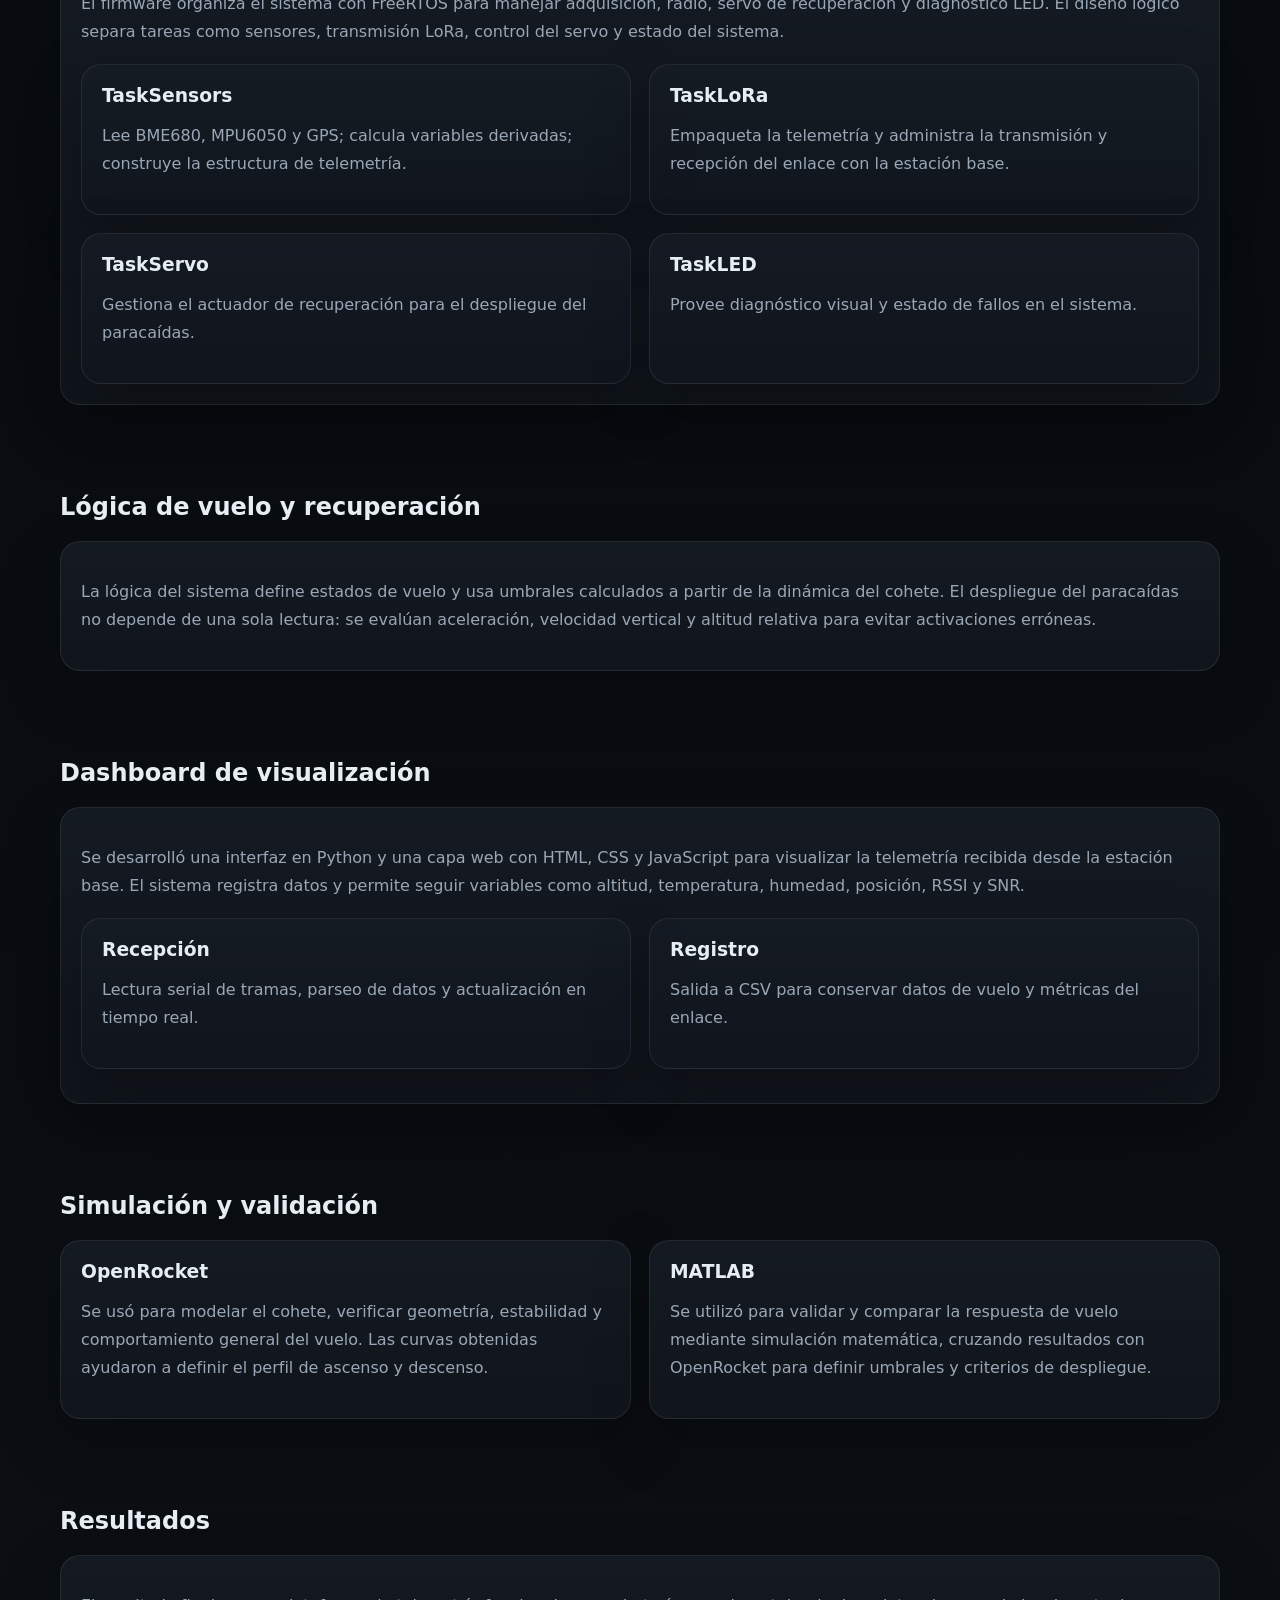
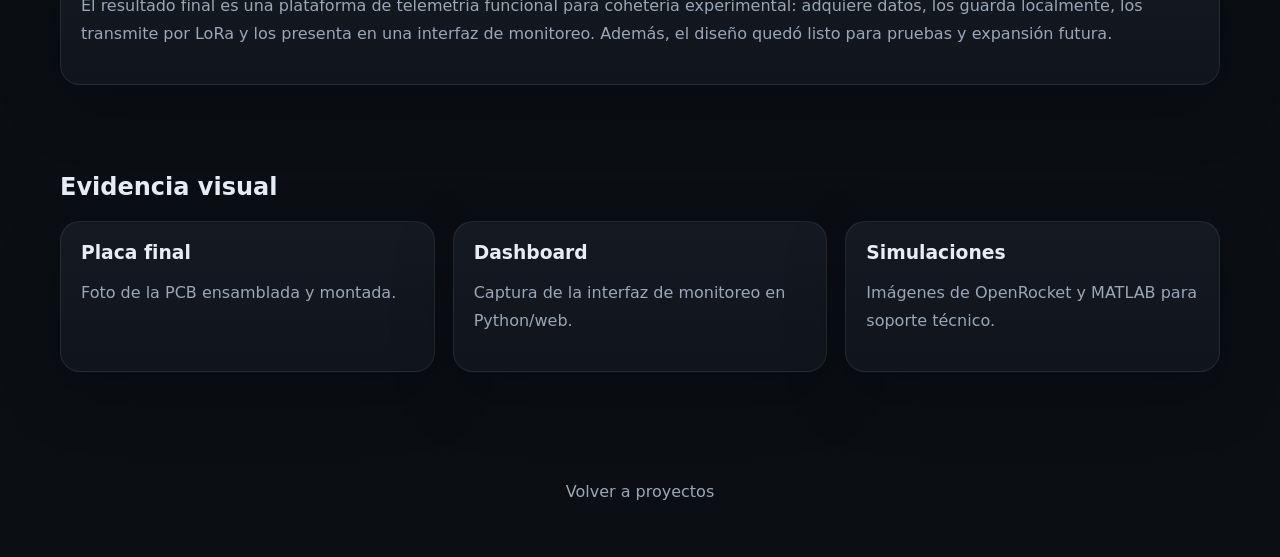
==== commit 34f37b5f: "Refactor HTML structure and update metadata" ====
--- a/cohete.html
+++ b/cohete.html
@@ -1,138 +1,231 @@
 <!DOCTYPE html>
 <html lang="es">
 <head>
-  <meta charset="UTF-8">
-  <title>Telemetría para Cohetes | José Restrepo</title>
-  <link rel="stylesheet" href="style.css">
+  <meta charset="UTF-8" />
+  <meta name="viewport" content="width=device-width, initial-scale=1.0" />
+  <title>Proyecto Cohete | José Restrepo</title>
+  <link rel="stylesheet" href="style.css" />
 </head>
 <body>
-
-<header class="header">
-  <div class="container nav">
-    <h1>Proyecto Cohete</h1>
-    <div>
-      <a href="index.html">Inicio</a>
-      <a href="proyectos.html">Proyectos</a>
+  <header class="site-header">
+    <div class="container header-inner">
+      <a class="brand" href="index.html">
+        <span class="brand-mark"></span>
+        <span>José Restrepo</span>
+      </a>
+      <nav class="nav">
+        <a href="index.html">Inicio</a>
+        <a href="perfil.html">Perfil</a>
+        <a href="proyectos.html" class="active">Proyectos</a>
+        <a href="index.html#contacto">Contacto</a>
+      </nav>
     </div>
-  </div>
-</header>
-
-<main class="container">
-
-<!-- INTRO -->
-<section class="section">
-  <h1>Sistema de Telemetría para Cohetes Experimentales</h1>
-
-  <p>
-    Sistema electrónico diseñado para la adquisición, almacenamiento y transmisión
-    de datos en tiempo real durante pruebas de vuelo en cohetes experimentales.
-  </p>
-
-  <div class="tags">
-    <span>ESP32</span>
-    <span>LoRa</span>
-    <span>KiCad</span>
-    <span>SPI</span>
-    <span>I2C</span>
-    <span>UART</span>
-    <span>DC-DC</span>
-  </div>
-</section>
-
-<!-- ARQUITECTURA -->
-<section class="section">
-  <h2>Arquitectura del sistema</h2>
-
-  <div class="card">
-    <ul>
-      <li><strong>Placa A:</strong> Sensores y adquisición de datos</li>
-      <li><strong>Placa B:</strong> Control, procesamiento y potencia</li>
-    </ul>
-
-    <p>
-      La separación del sistema en dos módulos permitió mejorar la organización de señales,
-      reducir interferencias y aumentar la estabilidad general del sistema.
+  </header>
+
+  <main class="container section page-content">
+    <p class="eyebrow">Proyecto destacado</p>
+    <h1>Sistema de Telemetría para Cohetes Experimentales</h1>
+    <p class="page-intro">
+      Desarrollo de un sistema completo para adquisición, almacenamiento, transmisión y visualización de datos en tiempo real,
+      con una placa final fabricada en JLCPCB y un flujo de trabajo que integra firmware, dashboard y simulación.
     </p>
-  </div>
-</section>
-
-<!-- FUNCIONAMIENTO -->
-<section class="section">
-  <h2>Funcionamiento</h2>
-
-  <div class="card">
-    <ul>
-      <li>Lectura simultánea de sensores mediante bus I2C</li>
-      <li>Registro de datos en memoria microSD mediante SPI</li>
-      <li>Transmisión inalámbrica en tiempo real mediante LoRa</li>
-      <li>Comunicación interna usando UART para control y depuración</li>
-    </ul>
-  </div>
-</section>
-
-<!-- DISEÑO ELECTRONICO -->
-<section class="section">
-  <h2>Diseño electrónico</h2>
-
-  <div class="card">
-    <p>
-      El sistema fue diseñado en KiCad, implementando una arquitectura modular que separa
-      adquisición y control. Se aplicaron técnicas de desacoplo en líneas de alimentación
-      y organización de buses para garantizar integridad de señal.
-    </p>
-  </div>
-</section>
-
-<!-- POTENCIA -->
-<section class="section">
-  <h2>Gestión de energía</h2>
-
-  <div class="card">
-    <p>
-      Se implementó un sistema de regulación basado en convertidores DC-DC (LM2596),
-      mejorando la eficiencia energética y reduciendo problemas térmicos en condiciones de carga.
-    </p>
-  </div>
-</section>
-
-<!-- DECISIONES CLAVE -->
-<section class="section">
-  <h2>Decisiones de diseño</h2>
-
-  <div class="card">
-    <ul>
-      <li>Separación física de módulos para reducir interferencias</li>
-      <li>Uso de buses estándar (I2C, SPI, UART) para escalabilidad</li>
-      <li>Implementación de regulación conmutada para eficiencia energética</li>
-      <li>Arquitectura preparada para futuras expansiones del sistema</li>
-    </ul>
-  </div>
-</section>
-
-<!-- RESULTADO -->
-<section class="section">
-  <h2>Resultado</h2>
-
-  <div class="card">
-    <p>
-      El sistema final permite la adquisición confiable de datos, su almacenamiento local
-      y transmisión en tiempo real, proporcionando una plataforma estable para pruebas experimentales.
-    </p>
-  </div>
-</section>
-
-<!-- MEDIA -->
-<section class="section">
-  <h2>Evidencia</h2>
-
-  <div class="grid-3">
-    <div class="card">📷 Placa A (sensores)</div>
-    <div class="card">📷 Placa B (control)</div>
-    <div class="card">📷 Esquemáticos KiCad</div>
-  </div>
-</section>
-
-</main>
-
+
+    <div class="chips">
+      <span class="chip">ESP32-S3</span>
+      <span class="chip">LoRa SX1262</span>
+      <span class="chip">KiCad</span>
+      <span class="chip">JLCPCB</span>
+      <span class="chip">Python</span>
+      <span class="chip">OpenRocket</span>
+      <span class="chip">MATLAB</span>
+      <span class="chip">FreeRTOS</span>
+    </div>
+
+    <section class="section">
+      <div class="hero-project">
+        <img src="assets/cohete_final.jpg" alt="Placa final del sistema de telemetría para cohetes" />
+        <div class="hero-project-copy">
+          <h2>Placa final</h2>
+          <p>
+            Esta es la versión final del sistema: una placa diseñada en KiCad y fabricada en JLCPCB,
+            integrada para operar como computadora de vuelo con sensado, comunicaciones, almacenamiento y control.
+          </p>
+          <div class="chips">
+            <span class="chip">Placa final</span>
+            <span class="chip">Fabricación industrial</span>
+            <span class="chip">Integración completa</span>
+          </div>
+        </div>
+      </div>
+    </section>
+
+    <section class="section">
+      <h2>Arquitectura del sistema</h2>
+      <div class="grid cards-2">
+        <article class="card">
+          <h3>Unidad de vuelo</h3>
+          <p>
+            Computadora de vuelo basada en ESP32-S3 con LoRa SX1262, encargada de leer sensores,
+            registrar datos y transmitir telemetría hacia tierra.
+          </p>
+        </article>
+        <article class="card">
+          <h3>Estación base</h3>
+          <p>
+            Nodo receptor conectado al computador para recibir tramas, validarlas y mostrarlas en el dashboard.
+          </p>
+        </article>
+      </div>
+    </section>
+
+    <section class="section">
+      <h2>Componentes principales</h2>
+      <div class="grid cards-3">
+        <article class="card">
+          <h3>Sensado</h3>
+          <p>BME680 para presión, temperatura y humedad. MPU6050 para aceleración y velocidad angular. GPS GY-NEO6MV2 para posición y seguimiento.</p>
+        </article>
+        <article class="card">
+          <h3>Comunicación</h3>
+          <p>LoRa SX1262 a 915 MHz para enlace de largo alcance con enfoque en telemetría experimental.</p>
+        </article>
+        <article class="card">
+          <h3>Registro y energía</h3>
+          <p>microSD para almacenamiento local y etapa de potencia con conversión DC-DC para mejorar eficiencia y estabilidad.</p>
+        </article>
+      </div>
+    </section>
+
+    <section class="section">
+      <h2>Firmware embebido</h2>
+      <div class="card">
+        <p>
+          El firmware organiza el sistema con FreeRTOS para manejar adquisición, radio, servo de recuperación y diagnóstico LED.
+          El diseño lógico separa tareas como sensores, transmisión LoRa, control del servo y estado del sistema.
+        </p>
+
+        <div class="grid cards-2 spaced-top">
+          <article class="card">
+            <h3>TaskSensors</h3>
+            <p>Lee BME680, MPU6050 y GPS; calcula variables derivadas; construye la estructura de telemetría.</p>
+          </article>
+          <article class="card">
+            <h3>TaskLoRa</h3>
+            <p>Empaqueta la telemetría y administra la transmisión y recepción del enlace con la estación base.</p>
+          </article>
+          <article class="card">
+            <h3>TaskServo</h3>
+            <p>Gestiona el actuador de recuperación para el despliegue del paracaídas.</p>
+          </article>
+          <article class="card">
+            <h3>TaskLED</h3>
+            <p>Provee diagnóstico visual y estado de fallos en el sistema.</p>
+          </article>
+        </div>
+      </div>
+    </section>
+
+    <section class="section">
+      <h2>Lógica de vuelo y recuperación</h2>
+      <div class="card">
+        <p>
+          La lógica del sistema define estados de vuelo y usa umbrales calculados a partir de la dinámica del cohete.
+          El despliegue del paracaídas no depende de una sola lectura: se evalúan aceleración, velocidad vertical y altitud relativa
+          para evitar activaciones erróneas.
+        </p>
+        <p class="small-note">
+          <!-- AGREGAR AQUÍ: captura del código de la máquina de estados, diagrama o imagen de la lógica de despliegue -->
+        </p>
+      </div>
+    </section>
+
+    <section class="section">
+      <h2>Dashboard de visualización</h2>
+      <div class="card">
+        <p>
+          Se desarrolló una interfaz en Python y una capa web con HTML, CSS y JavaScript para visualizar la telemetría recibida desde la estación base.
+          El sistema registra datos y permite seguir variables como altitud, temperatura, humedad, posición, RSSI y SNR.
+        </p>
+
+        <div class="grid cards-2 spaced-top">
+          <article class="card">
+            <h3>Recepción</h3>
+            <p>Lectura serial de tramas, parseo de datos y actualización en tiempo real.</p>
+          </article>
+          <article class="card">
+            <h3>Registro</h3>
+            <p>Salida a CSV para conservar datos de vuelo y métricas del enlace.</p>
+          </article>
+        </div>
+
+        <p class="small-note">
+          <!-- AGREGAR AQUÍ: captura del dashboard en ejecución -->
+        </p>
+      </div>
+    </section>
+
+    <section class="section">
+      <h2>Simulación y validación</h2>
+      <div class="grid cards-2">
+        <article class="card">
+          <h3>OpenRocket</h3>
+          <p>
+            Se usó para modelar el cohete, verificar geometría, estabilidad y comportamiento general del vuelo.
+            Las curvas obtenidas ayudaron a definir el perfil de ascenso y descenso.
+          </p>
+          <p class="small-note">
+            <!-- AGREGAR AQUÍ: gráfica o captura de OpenRocket -->
+          </p>
+        </article>
+        <article class="card">
+          <h3>MATLAB</h3>
+          <p>
+            Se utilizó para validar y comparar la respuesta de vuelo mediante simulación matemática,
+            cruzando resultados con OpenRocket para definir umbrales y criterios de despliegue.
+          </p>
+          <p class="small-note">
+            <!-- AGREGAR AQUÍ: gráfica o captura de MATLAB -->
+          </p>
+        </article>
+      </div>
+    </section>
+
+    <section class="section">
+      <h2>Resultados</h2>
+      <div class="card">
+        <p>
+          El resultado final es una plataforma de telemetría funcional para cohetería experimental:
+          adquiere datos, los guarda localmente, los transmite por LoRa y los presenta en una interfaz de monitoreo.
+          Además, el diseño quedó listo para pruebas y expansión futura.
+        </p>
+      </div>
+    </section>
+
+    <section class="section">
+      <h2>Evidencia visual</h2>
+      <div class="grid cards-3">
+        <article class="card">
+          <h3>Placa final</h3>
+          <p>Foto de la PCB ensamblada y montada.</p>
+        </article>
+        <article class="card">
+          <h3>Dashboard</h3>
+          <p>Captura de la interfaz de monitoreo en Python/web.</p>
+        </article>
+        <article class="card">
+          <h3>Simulaciones</h3>
+          <p>Imágenes de OpenRocket y MATLAB para soporte técnico.</p>
+        </article>
+      </div>
+    </section>
+  </main>
+
+  <footer class="site-footer">
+    <div class="container">
+      <p><a href="proyectos.html">Volver a proyectos</a></p>
+    </div>
+  </footer>
+
+  <script src="app.js"></script>
 </body>
 </html>
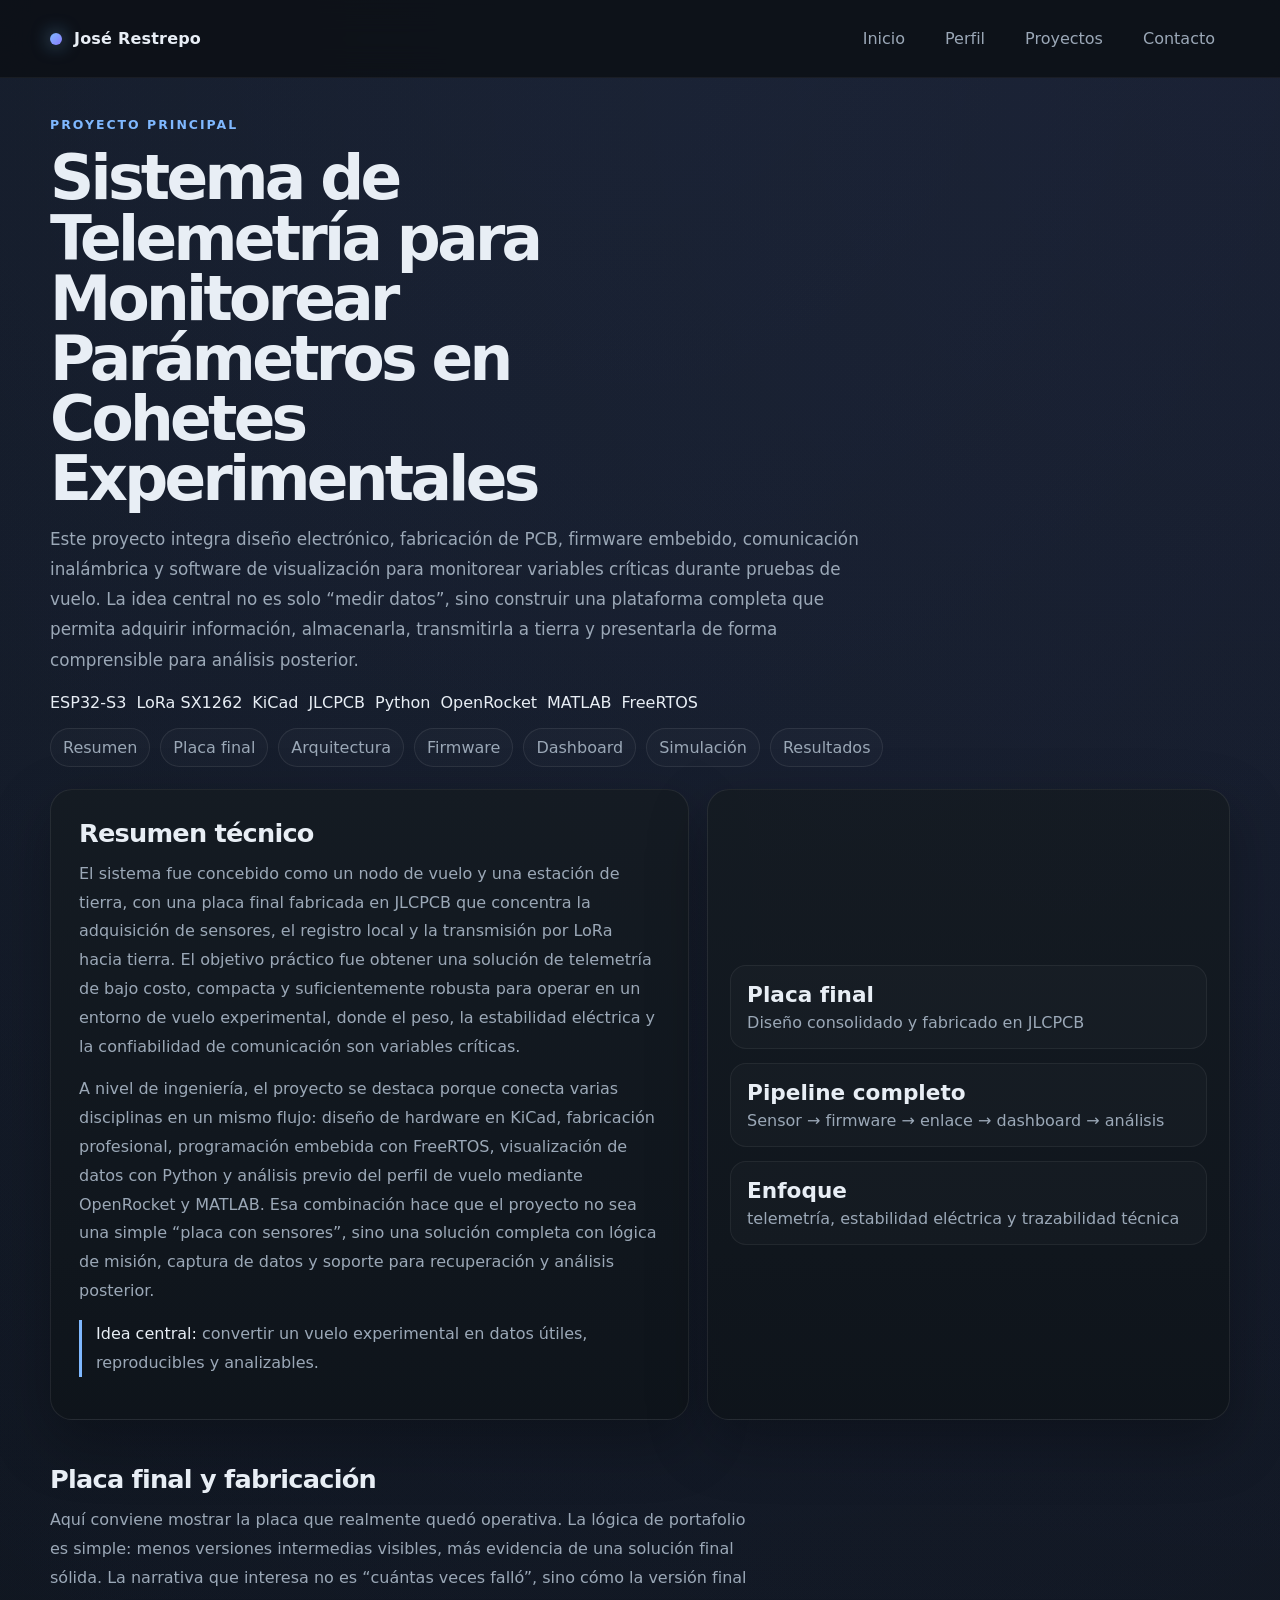
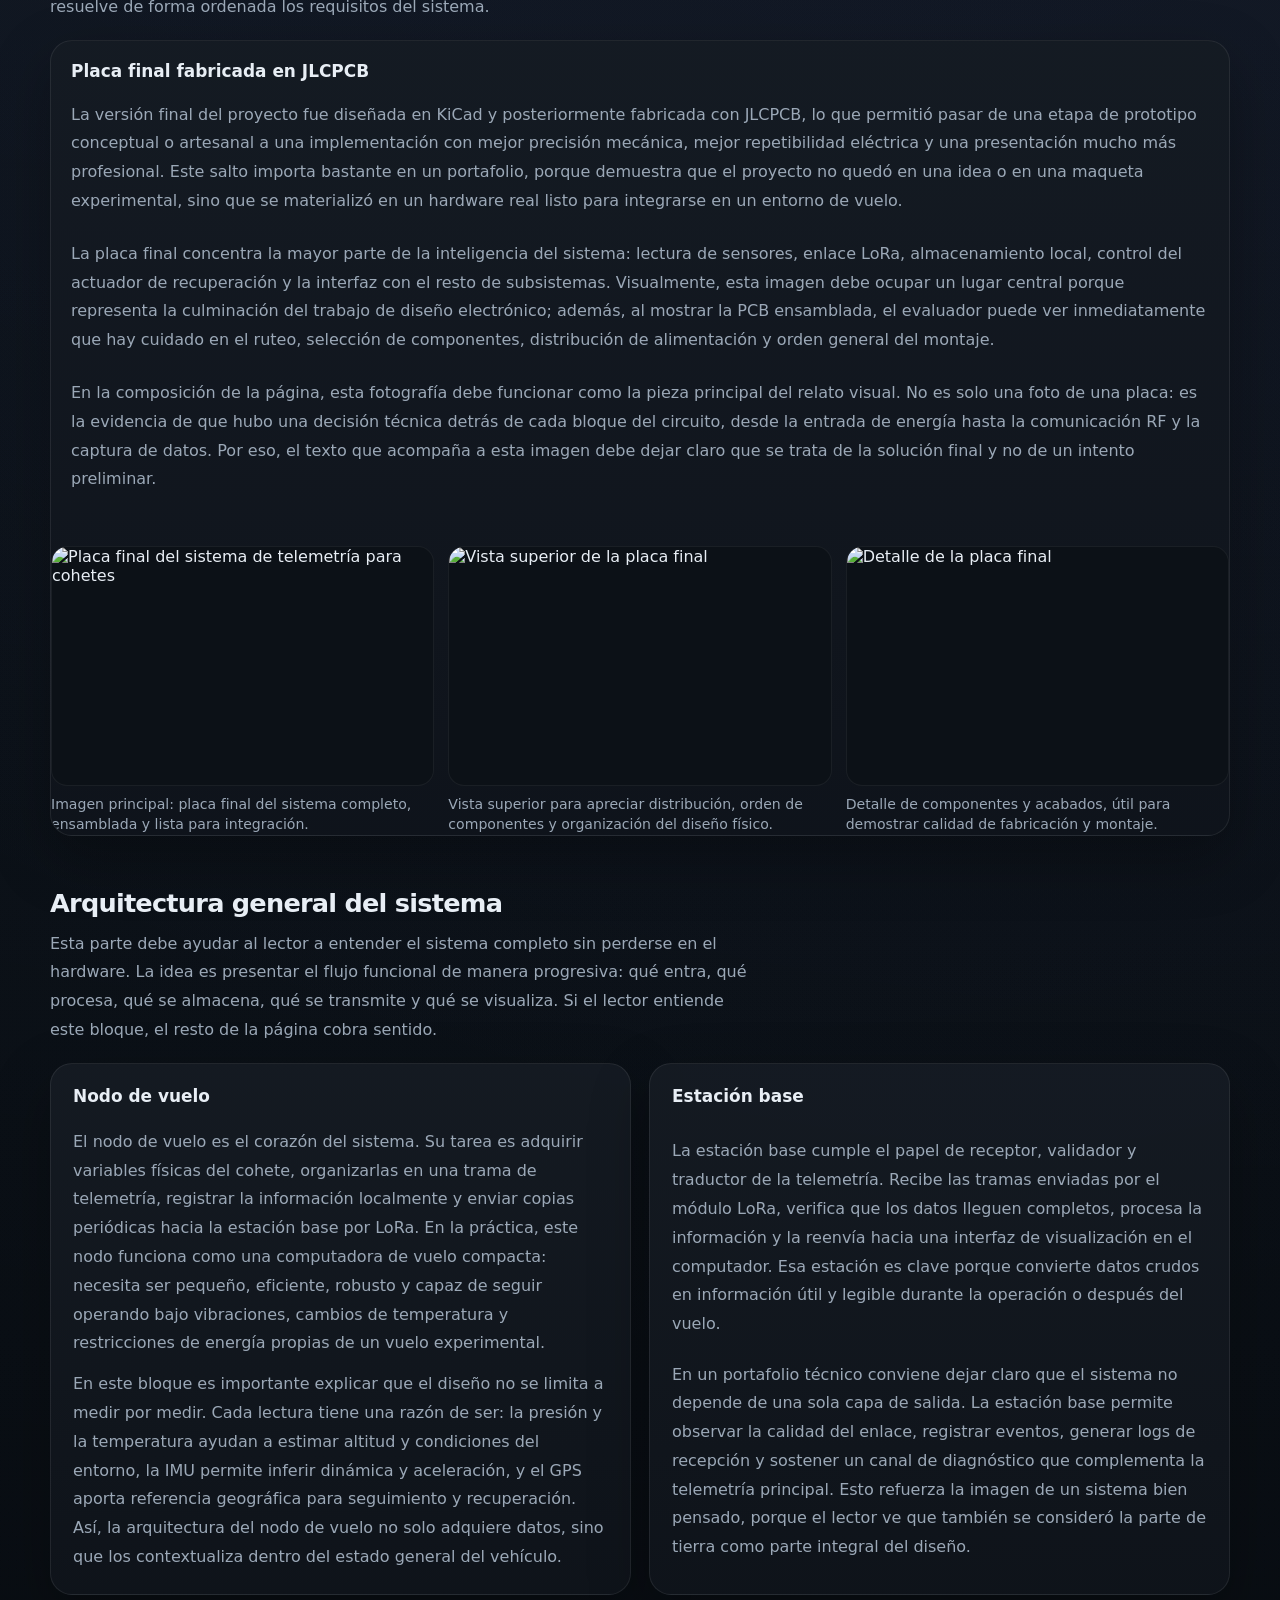
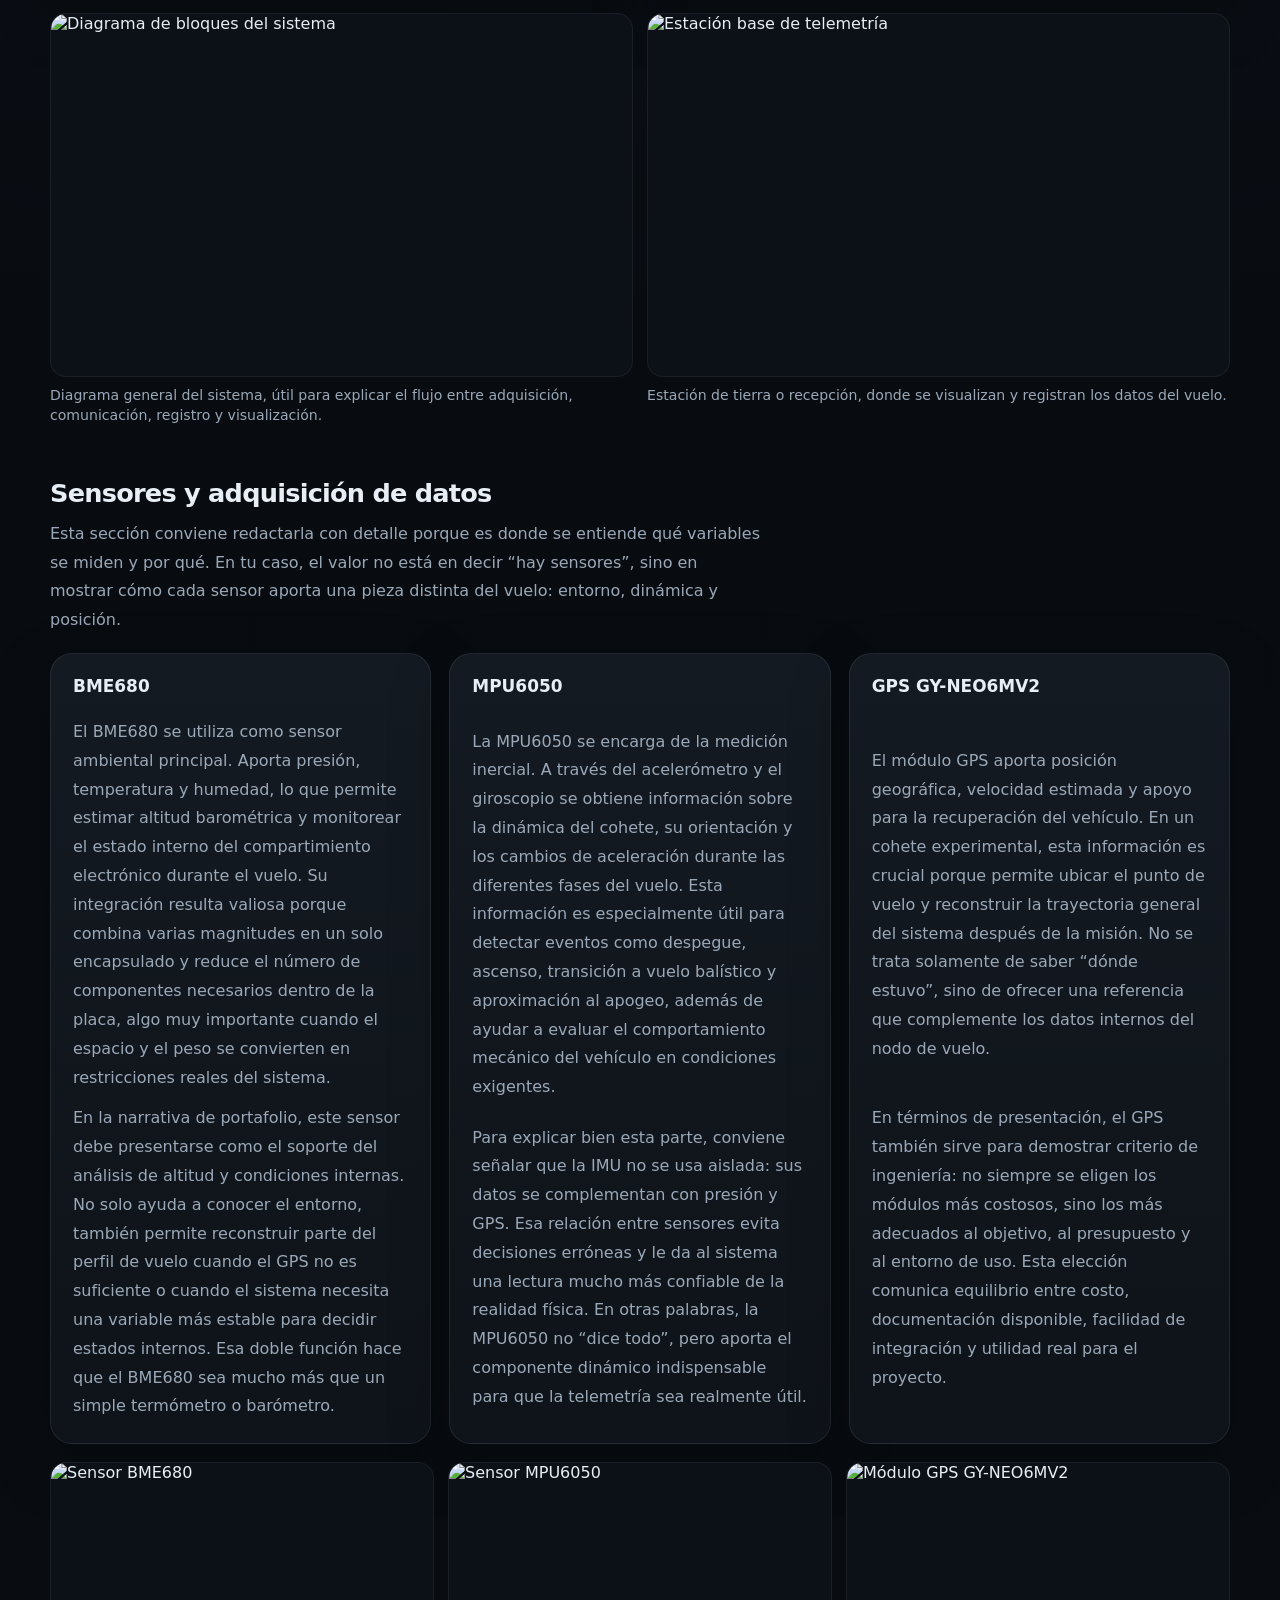
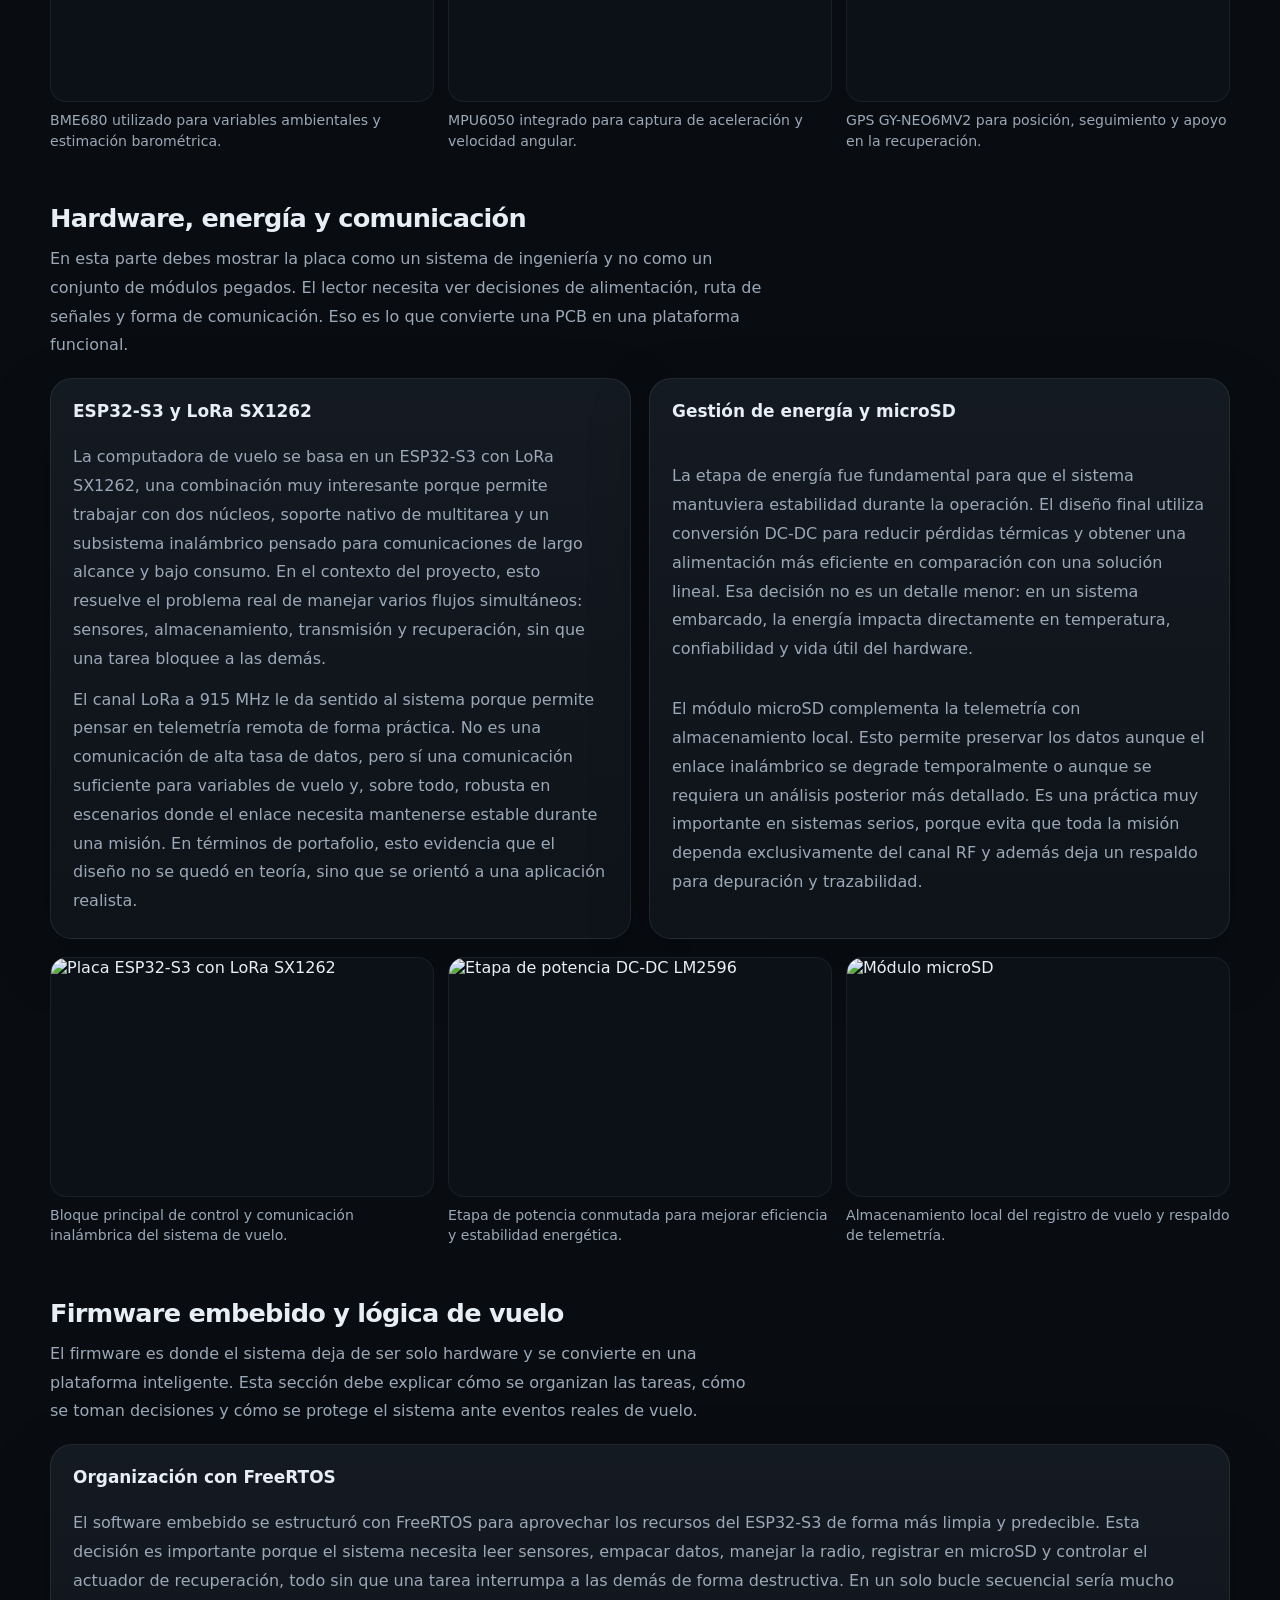
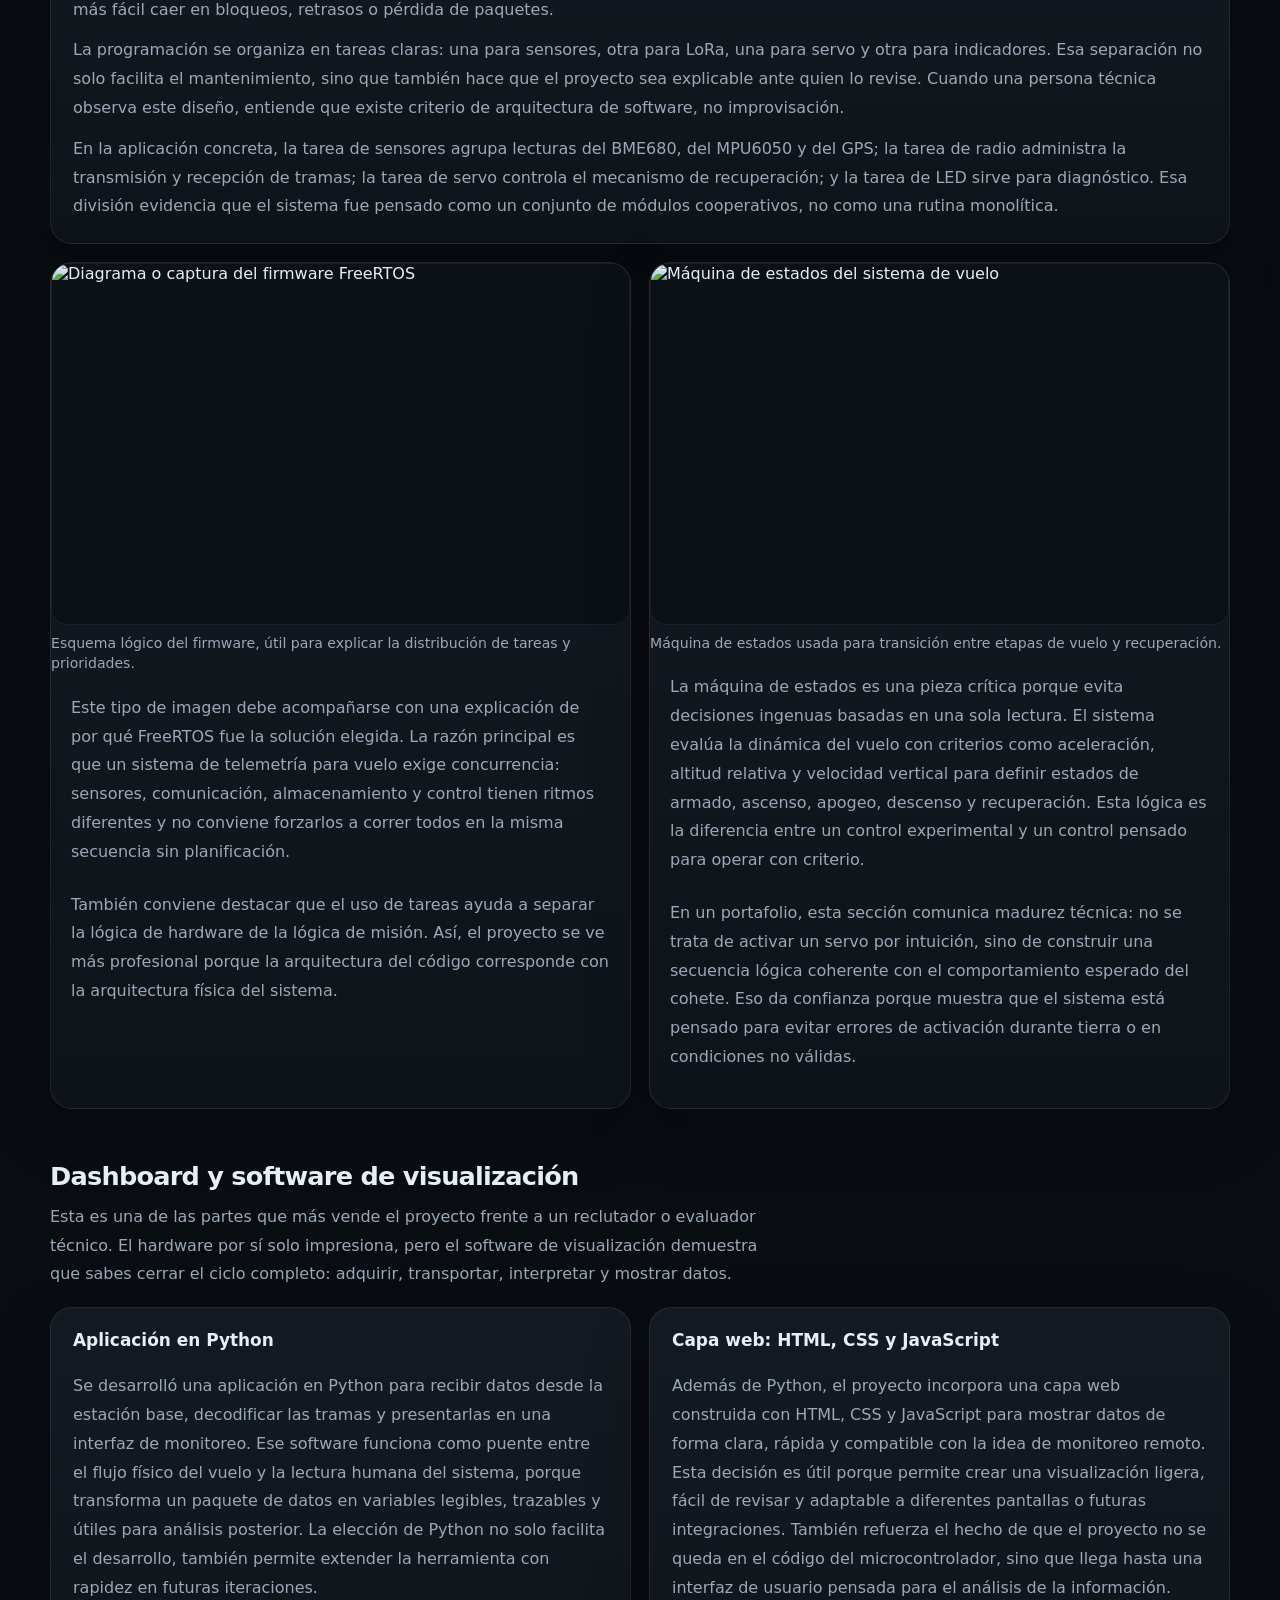
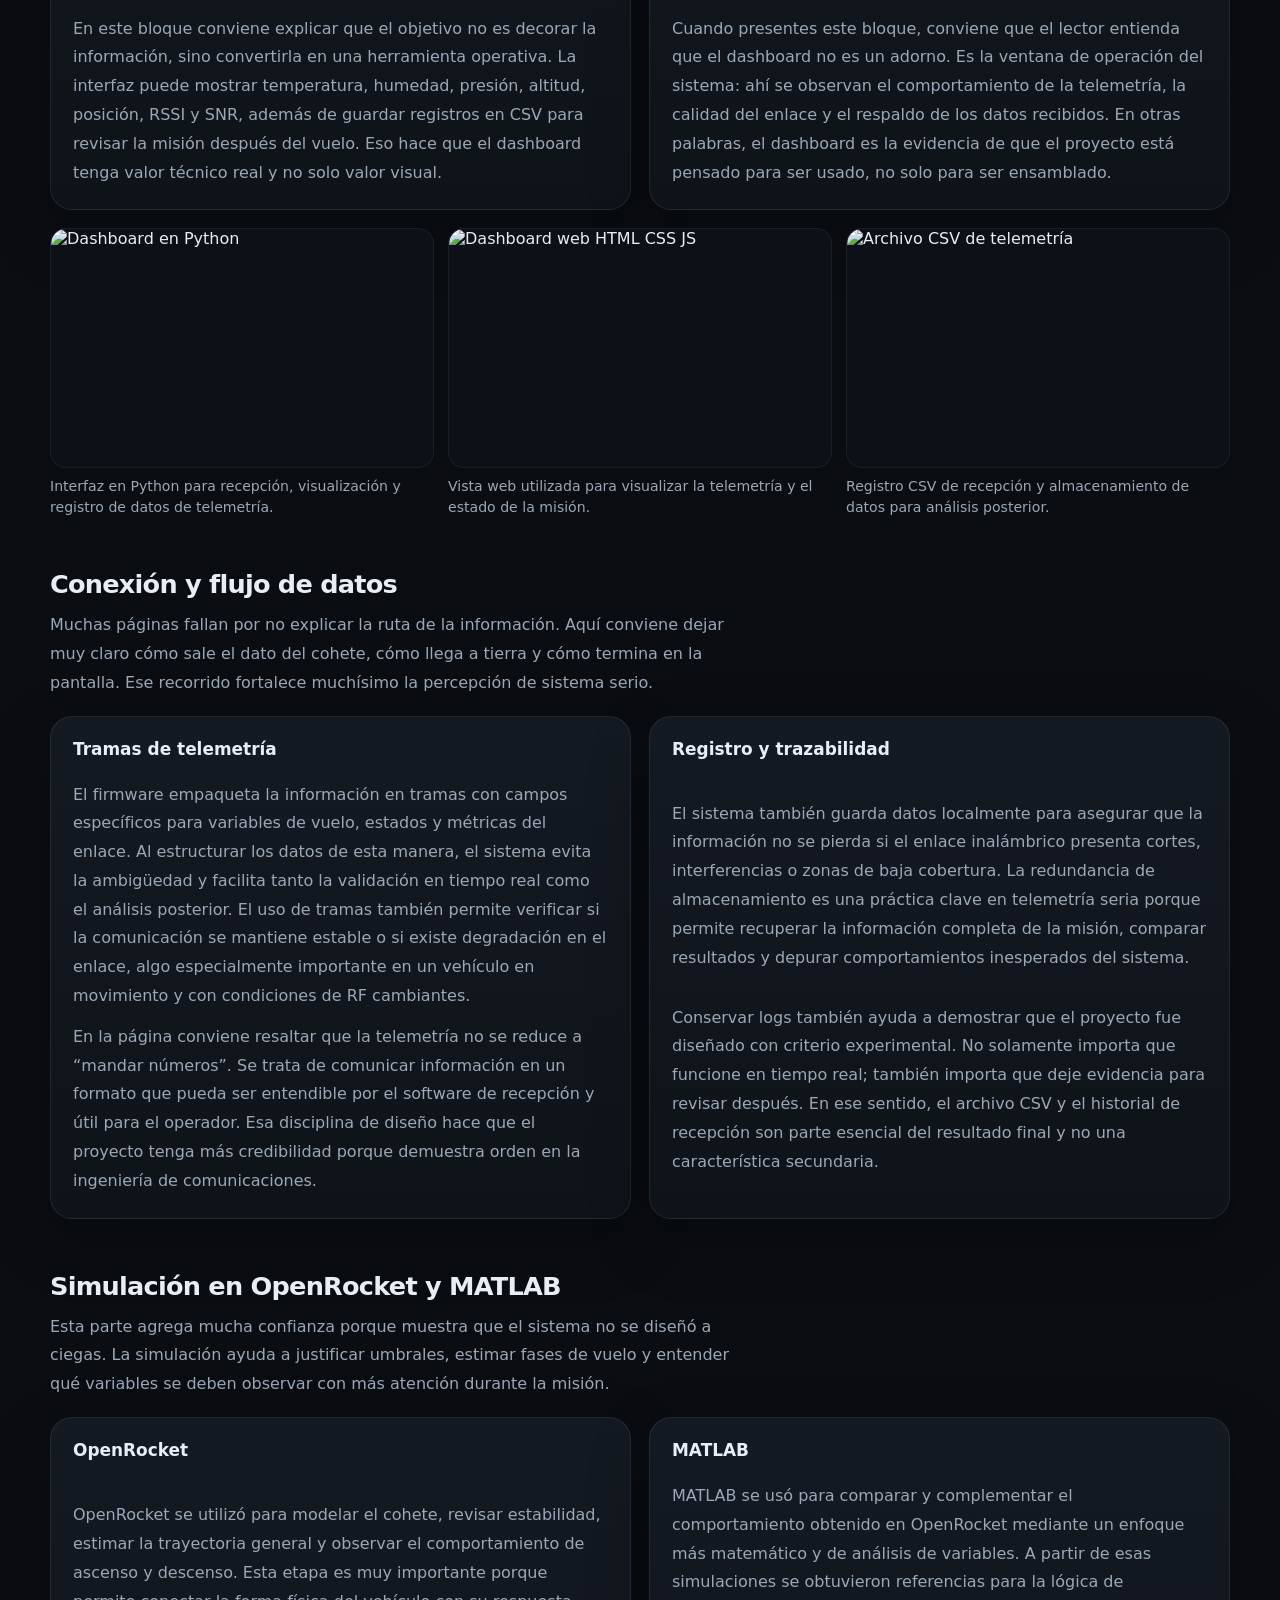
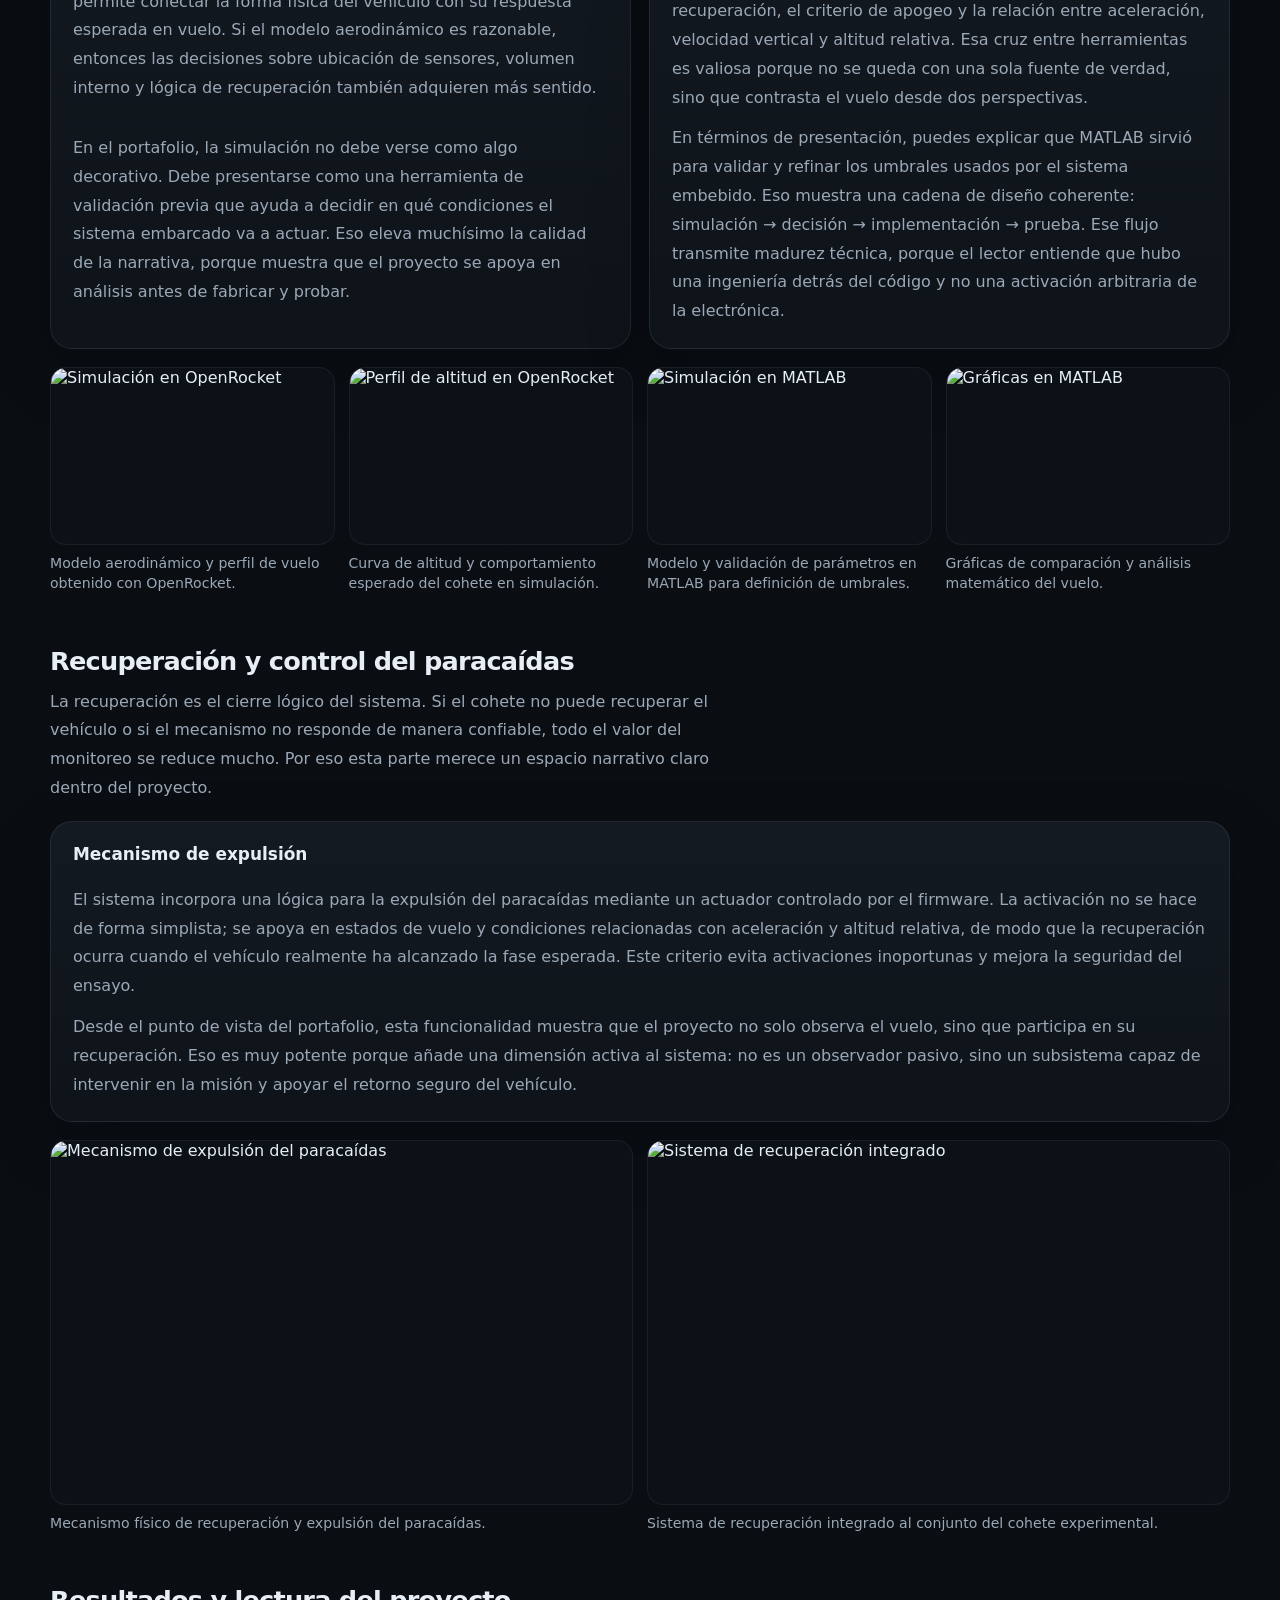
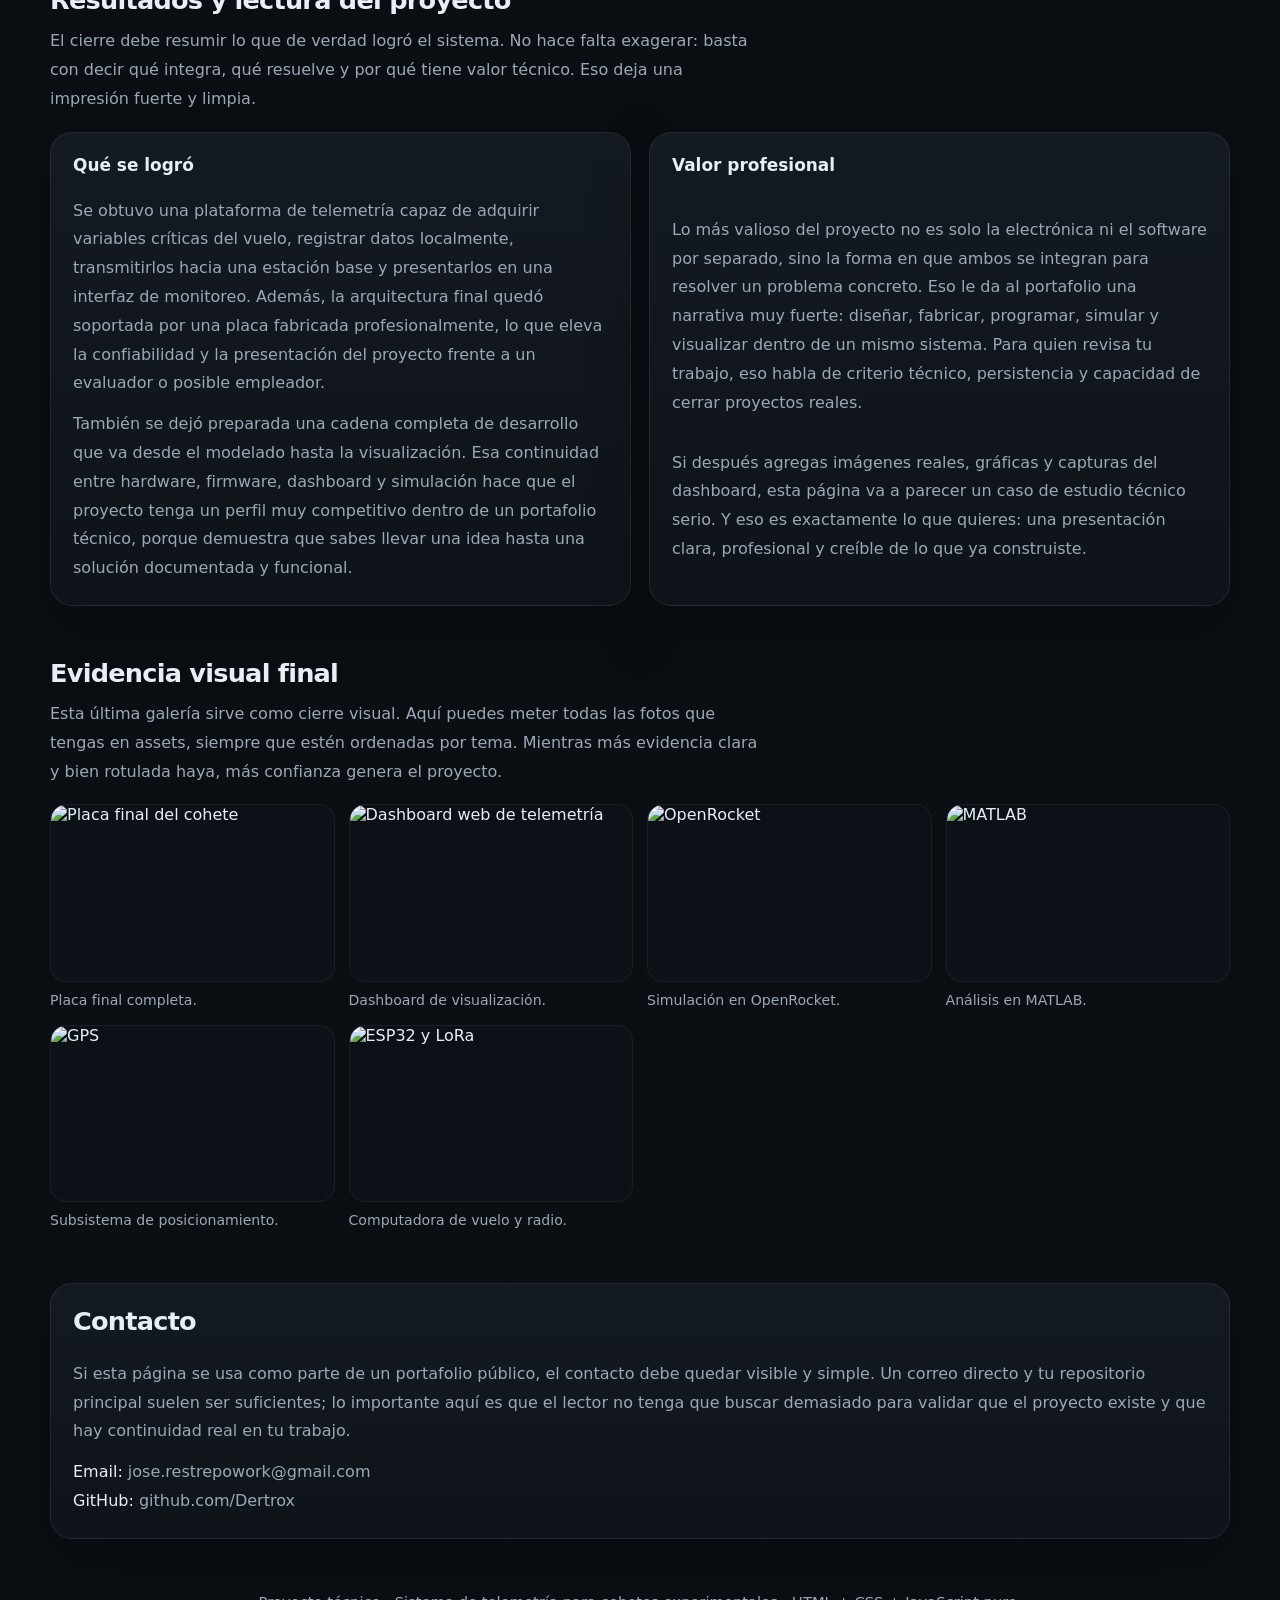
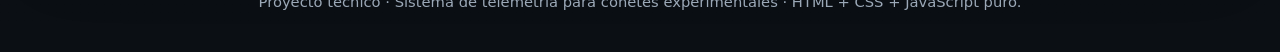
==== commit 5eb2effe: "Update print statement from 'Hello' to 'Goodbye'" ====
--- a/cohete.html
+++ b/cohete.html
@@ -3,229 +3,1039 @@
 <head>
   <meta charset="UTF-8" />
   <meta name="viewport" content="width=device-width, initial-scale=1.0" />
-  <title>Proyecto Cohete | José Restrepo</title>
-  <link rel="stylesheet" href="style.css" />
+  <title>Sistema de Telemetría para Monitorear Parámetros en Cohetes Experimentales | José Restrepo</title>
+  <style>
+    :root {
+      --bg: #0b0f14;
+      --bg-2: #11161d;
+      --card: #151b23;
+      --card-2: #0f141b;
+      --line: rgba(255,255,255,.08);
+      --text: #e8eef5;
+      --muted: #9ba8b7;
+      --accent: #7fb8ff;
+      --accent-2: #8a7dff;
+      --accent-3: #34d399;
+      --shadow: 0 22px 60px rgba(0,0,0,.28);
+      --radius: 22px;
+      --max: 1180px;
+    }
+
+    * { box-sizing: border-box; }
+    html { scroll-behavior: smooth; }
+    body {
+      margin: 0;
+      font-family: Inter, system-ui, -apple-system, BlinkMacSystemFont, "Segoe UI", sans-serif;
+      color: var(--text);
+      background:
+        radial-gradient(circle at top, rgba(127,184,255,.10), transparent 28%),
+        radial-gradient(circle at right top, rgba(138,125,255,.08), transparent 22%),
+        linear-gradient(180deg, #070b10 0%, #0b0f14 100%);
+    }
+
+    a { color: inherit; text-decoration: none; }
+    img { max-width: 100%; display: block; }
+
+    .container {
+      width: min(calc(100% - 32px), var(--max));
+      margin: 0 auto;
+    }
+
+    .site-header {
+      position: sticky;
+      top: 0;
+      z-index: 30;
+      backdrop-filter: blur(16px);
+      background: rgba(11,15,20,.82);
+      border-bottom: 1px solid rgba(255,255,255,.05);
+    }
+
+    .header-inner {
+      display: flex;
+      justify-content: space-between;
+      align-items: center;
+      gap: 16px;
+      padding: 18px 0;
+    }
+
+    .brand {
+      display: inline-flex;
+      align-items: center;
+      gap: 12px;
+      font-weight: 700;
+      letter-spacing: .2px;
+      white-space: nowrap;
+    }
+
+    .brand-mark {
+      width: 12px;
+      height: 12px;
+      border-radius: 999px;
+      background: linear-gradient(135deg, var(--accent), var(--accent-2));
+      box-shadow: 0 0 18px rgba(127,184,255,.65);
+      flex: 0 0 auto;
+    }
+
+    .nav {
+      display: flex;
+      flex-wrap: wrap;
+      gap: 10px;
+      justify-content: flex-end;
+    }
+
+    .nav a {
+      padding: 10px 14px;
+      border-radius: 999px;
+      border: 1px solid transparent;
+      color: var(--muted);
+      transition: .2s ease;
+    }
+
+    .nav a:hover {
+      color: var(--text);
+      border-color: var(--line);
+      background: rgba(255,255,255,.03);
+    }
+
+    .hero {
+      padding: 36px 0 18px;
+    }
+
+    .eyebrow {
+      margin: 0;
+      text-transform: uppercase;
+      letter-spacing: .16em;
+      color: var(--accent);
+      font-size: .78rem;
+      font-weight: 700;
+    }
+
+    h1 {
+      margin: 12px 0 14px;
+      font-size: clamp(2.3rem, 4.8vw, 4.6rem);
+      line-height: .98;
+      letter-spacing: -.06em;
+      max-width: 14ch;
+    }
+
+    h2 {
+      margin: 0 0 12px;
+      font-size: clamp(1.4rem, 2vw, 1.9rem);
+      letter-spacing: -.03em;
+    }
+
+    h3 {
+      margin: 0 0 10px;
+      font-size: 1.06rem;
+    }
+
+    p {
+      margin: 0 0 14px;
+      color: var(--muted);
+      line-height: 1.8;
+    }
+
+    .lead {
+      max-width: 78ch;
+      font-size: 1.05rem;
+    }
+
+    .chips, .tags {
+      display: flex;
+      flex-wrap: wrap;
+      gap: 10px;
+      margin-top: 18px;
+    }
+
+    .chip, .tags span {
+      display: inline-flex;
+      align-items: center;
+      padding: 8px 12px;
+      border-radius: 999px;
+      font-size: .86rem;
+      color: var(--text);
+      background: rgba(127,184,255,.08);
+      border: 1px solid rgba(127,184,255,.12);
+    }
+
+    .section {
+      padding: 26px 0;
+    }
+
+    .section-title {
+      display: flex;
+      align-items: end;
+      justify-content: space-between;
+      gap: 16px;
+      margin-bottom: 18px;
+      flex-wrap: wrap;
+    }
+
+    .section-title .note {
+      color: var(--muted);
+      max-width: 70ch;
+      margin: 0;
+    }
+
+    .card {
+      background: linear-gradient(180deg, rgba(21,27,35,.96), rgba(15,20,27,.96));
+      border: 1px solid var(--line);
+      box-shadow: var(--shadow);
+      border-radius: var(--radius);
+      padding: 22px;
+    }
+
+    .grid-2 { display: grid; grid-template-columns: repeat(2, minmax(0, 1fr)); gap: 18px; }
+    .grid-3 { display: grid; grid-template-columns: repeat(3, minmax(0, 1fr)); gap: 18px; }
+
+    .hero-box {
+      display: grid;
+      grid-template-columns: 1.1fr .9fr;
+      gap: 18px;
+      align-items: stretch;
+      margin-top: 22px;
+    }
+
+    .hero-copy, .hero-side, .media-block, .card {
+      background: linear-gradient(180deg, rgba(21,27,35,.96), rgba(15,20,27,.96));
+      border: 1px solid var(--line);
+      box-shadow: var(--shadow);
+      border-radius: var(--radius);
+    }
+
+    .hero-copy {
+      padding: 28px;
+      min-height: 320px;
+      display: flex;
+      flex-direction: column;
+      justify-content: center;
+    }
+
+    .hero-side {
+      padding: 22px;
+      display: grid;
+      gap: 14px;
+      align-content: center;
+    }
+
+    .stat {
+      padding: 16px;
+      border-radius: 16px;
+      background: rgba(255,255,255,.02);
+      border: 1px solid rgba(255,255,255,.06);
+    }
+
+    .stat strong {
+      display: block;
+      font-size: 1.35rem;
+      margin-bottom: 6px;
+      color: var(--text);
+    }
+
+    .stat span { color: var(--muted); }
+
+    .media-block {
+      overflow: hidden;
+    }
+
+    .media-grid {
+      display: grid;
+      grid-template-columns: repeat(auto-fit, minmax(240px, 1fr));
+      gap: 14px;
+      margin-top: 16px;
+    }
+
+    figure {
+      margin: 0;
+    }
+
+    figure img {
+      width: 100%;
+      border-radius: 16px;
+      border: 1px solid rgba(255,255,255,.06);
+      background: #0c1117;
+      aspect-ratio: 16 / 10;
+      object-fit: cover;
+    }
+
+    figcaption {
+      margin-top: 8px;
+      color: var(--muted);
+      font-size: .88rem;
+      line-height: 1.45;
+    }
+
+    .media-copy {
+      display: grid;
+      gap: 10px;
+      padding: 20px 20px 22px;
+    }
+
+    .article-text {
+      display: grid;
+      gap: 12px;
+    }
+
+    .article-text p { margin-bottom: 0; }
+
+    .gallery-title {
+      margin-bottom: 10px;
+    }
+
+    .two-col-media {
+      display: grid;
+      grid-template-columns: 1fr 1fr;
+      gap: 18px;
+    }
+
+    .foot {
+      padding: 28px 0 42px;
+      text-align: center;
+      color: var(--muted);
+      font-size: .92rem;
+    }
+
+    .small {
+      font-size: .95rem;
+    }
+
+    .highlight { color: var(--text); }
+
+    .divider {
+      height: 1px;
+      background: linear-gradient(90deg, transparent, rgba(255,255,255,.1), transparent);
+      margin: 10px 0;
+    }
+
+    .callout {
+      border-left: 3px solid var(--accent);
+      padding-left: 14px;
+      color: var(--muted);
+    }
+
+    .toc {
+      display: flex;
+      flex-wrap: wrap;
+      gap: 10px;
+      margin-top: 16px;
+    }
+
+    .toc a {
+      color: var(--muted);
+      border: 1px solid rgba(255,255,255,.08);
+      background: rgba(255,255,255,.02);
+      padding: 9px 12px;
+      border-radius: 999px;
+      transition: .2s ease;
+    }
+
+    .toc a:hover {
+      color: var(--text);
+      border-color: rgba(127,184,255,.28);
+    }
+
+    @media (max-width: 920px) {
+      .grid-2, .grid-3, .hero-box, .two-col-media {
+        grid-template-columns: 1fr;
+      }
+      .header-inner {
+        flex-direction: column;
+        align-items: flex-start;
+      }
+      .nav { justify-content: flex-start; }
+      h1 { max-width: none; }
+    }
+  </style>
 </head>
 <body>
   <header class="site-header">
     <div class="container header-inner">
-      <a class="brand" href="index.html">
-        <span class="brand-mark"></span>
-        <span>José Restrepo</span>
-      </a>
+      <a class="brand" href="index.html"><span class="brand-mark"></span><span>José Restrepo</span></a>
       <nav class="nav">
         <a href="index.html">Inicio</a>
         <a href="perfil.html">Perfil</a>
-        <a href="proyectos.html" class="active">Proyectos</a>
-        <a href="index.html#contacto">Contacto</a>
+        <a href="proyectos.html">Proyectos</a>
+        <a href="#contacto">Contacto</a>
       </nav>
     </div>
   </header>
 
-  <main class="container section page-content">
-    <p class="eyebrow">Proyecto destacado</p>
-    <h1>Sistema de Telemetría para Cohetes Experimentales</h1>
-    <p class="page-intro">
-      Desarrollo de un sistema completo para adquisición, almacenamiento, transmisión y visualización de datos en tiempo real,
-      con una placa final fabricada en JLCPCB y un flujo de trabajo que integra firmware, dashboard y simulación.
-    </p>
-
-    <div class="chips">
-      <span class="chip">ESP32-S3</span>
-      <span class="chip">LoRa SX1262</span>
-      <span class="chip">KiCad</span>
-      <span class="chip">JLCPCB</span>
-      <span class="chip">Python</span>
-      <span class="chip">OpenRocket</span>
-      <span class="chip">MATLAB</span>
-      <span class="chip">FreeRTOS</span>
-    </div>
-
-    <section class="section">
-      <div class="hero-project">
-        <img src="assets/cohete_final.jpg" alt="Placa final del sistema de telemetría para cohetes" />
-        <div class="hero-project-copy">
-          <h2>Placa final</h2>
-          <p>
-            Esta es la versión final del sistema: una placa diseñada en KiCad y fabricada en JLCPCB,
-            integrada para operar como computadora de vuelo con sensado, comunicaciones, almacenamiento y control.
-          </p>
-          <div class="chips">
-            <span class="chip">Placa final</span>
-            <span class="chip">Fabricación industrial</span>
-            <span class="chip">Integración completa</span>
+  <main class="container">
+    <section class="hero" id="inicio">
+      <p class="eyebrow">Proyecto principal</p>
+      <h1>Sistema de Telemetría para Monitorear Parámetros en Cohetes Experimentales</h1>
+      <p class="lead">
+        Este proyecto integra diseño electrónico, fabricación de PCB, firmware embebido, comunicación inalámbrica y software de visualización
+        para monitorear variables críticas durante pruebas de vuelo. La idea central no es solo “medir datos”, sino construir una plataforma
+        completa que permita adquirir información, almacenarla, transmitirla a tierra y presentarla de forma comprensible para análisis posterior.
+      </p>
+
+      <div class="chips">
+        <span>ESP32-S3</span>
+        <span>LoRa SX1262</span>
+        <span>KiCad</span>
+        <span>JLCPCB</span>
+        <span>Python</span>
+        <span>OpenRocket</span>
+        <span>MATLAB</span>
+        <span>FreeRTOS</span>
+      </div>
+
+      <div class="toc" aria-label="Tabla de contenido rápida">
+        <a href="#resumen">Resumen</a>
+        <a href="#placa-final">Placa final</a>
+        <a href="#arquitectura">Arquitectura</a>
+        <a href="#firmware">Firmware</a>
+        <a href="#dashboard">Dashboard</a>
+        <a href="#simulacion">Simulación</a>
+        <a href="#resultados">Resultados</a>
+      </div>
+
+      <div class="hero-box">
+        <div class="hero-copy">
+          <h2 id="resumen">Resumen técnico</h2>
+          <p>
+            El sistema fue concebido como un nodo de vuelo y una estación de tierra, con una placa final fabricada en JLCPCB que concentra la
+            adquisición de sensores, el registro local y la transmisión por LoRa hacia tierra. El objetivo práctico fue obtener una solución
+            de telemetría de bajo costo, compacta y suficientemente robusta para operar en un entorno de vuelo experimental, donde el peso,
+            la estabilidad eléctrica y la confiabilidad de comunicación son variables críticas.
+          </p>
+          <p>
+            A nivel de ingeniería, el proyecto se destaca porque conecta varias disciplinas en un mismo flujo: diseño de hardware en KiCad,
+            fabricación profesional, programación embebida con FreeRTOS, visualización de datos con Python y análisis previo del perfil de vuelo
+            mediante OpenRocket y MATLAB. Esa combinación hace que el proyecto no sea una simple “placa con sensores”, sino una solución completa
+            con lógica de misión, captura de datos y soporte para recuperación y análisis posterior.
+          </p>
+          <p class="callout">
+            <span class="highlight">Idea central:</span> convertir un vuelo experimental en datos útiles, reproducibles y analizables.
+          </p>
+        </div>
+        <aside class="hero-side">
+          <div class="stat">
+            <strong>Placa final</strong>
+            <span>Diseño consolidado y fabricado en JLCPCB</span>
           </div>
-        </div>
-      </div>
-    </section>
-
-    <section class="section">
-      <h2>Arquitectura del sistema</h2>
-      <div class="grid cards-2">
-        <article class="card">
-          <h3>Unidad de vuelo</h3>
-          <p>
-            Computadora de vuelo basada en ESP32-S3 con LoRa SX1262, encargada de leer sensores,
-            registrar datos y transmitir telemetría hacia tierra.
-          </p>
-        </article>
-        <article class="card">
+          <div class="stat">
+            <strong>Pipeline completo</strong>
+            <span>Sensor → firmware → enlace → dashboard → análisis</span>
+          </div>
+          <div class="stat">
+            <strong>Enfoque</strong>
+            <span>telemetría, estabilidad eléctrica y trazabilidad técnica</span>
+          </div>
+        </aside>
+      </div>
+    </section>
+
+    <section class="section" id="placa-final">
+      <div class="section-title">
+        <div>
+          <h2>Placa final y fabricación</h2>
+          <p class="note">
+            Aquí conviene mostrar la placa que realmente quedó operativa. La lógica de portafolio es simple: menos versiones intermedias visibles,
+            más evidencia de una solución final sólida. La narrativa que interesa no es “cuántas veces falló”, sino cómo la versión final resuelve
+            de forma ordenada los requisitos del sistema.
+          </p>
+        </div>
+      </div>
+
+      <div class="media-block">
+        <div class="media-copy">
+          <h3>Placa final fabricada en JLCPCB</h3>
+          <p>
+            La versión final del proyecto fue diseñada en KiCad y posteriormente fabricada con JLCPCB, lo que permitió pasar de una etapa de
+            prototipo conceptual o artesanal a una implementación con mejor precisión mecánica, mejor repetibilidad eléctrica y una presentación
+            mucho más profesional. Este salto importa bastante en un portafolio, porque demuestra que el proyecto no quedó en una idea o en una
+            maqueta experimental, sino que se materializó en un hardware real listo para integrarse en un entorno de vuelo.
+          </p>
+          <p>
+            La placa final concentra la mayor parte de la inteligencia del sistema: lectura de sensores, enlace LoRa, almacenamiento local,
+            control del actuador de recuperación y la interfaz con el resto de subsistemas. Visualmente, esta imagen debe ocupar un lugar central
+            porque representa la culminación del trabajo de diseño electrónico; además, al mostrar la PCB ensamblada, el evaluador puede ver
+            inmediatamente que hay cuidado en el ruteo, selección de componentes, distribución de alimentación y orden general del montaje.
+          </p>
+          <p>
+            En la composición de la página, esta fotografía debe funcionar como la pieza principal del relato visual. No es solo una foto de una
+            placa: es la evidencia de que hubo una decisión técnica detrás de cada bloque del circuito, desde la entrada de energía hasta la
+            comunicación RF y la captura de datos. Por eso, el texto que acompaña a esta imagen debe dejar claro que se trata de la solución
+            final y no de un intento preliminar.
+          </p>
+        </div>
+        <div class="media-grid">
+          <figure>
+            <img src="assets/cohete_final.jpg" alt="Placa final del sistema de telemetría para cohetes">
+            <figcaption>Imagen principal: placa final del sistema completo, ensamblada y lista para integración.</figcaption>
+          </figure>
+          <figure>
+            <img src="assets/placa_final_superior.jpg" alt="Vista superior de la placa final">
+            <figcaption>Vista superior para apreciar distribución, orden de componentes y organización del diseño físico.</figcaption>
+          </figure>
+          <figure>
+            <img src="assets/placa_final_detalle.jpg" alt="Detalle de la placa final">
+            <figcaption>Detalle de componentes y acabados, útil para demostrar calidad de fabricación y montaje.</figcaption>
+          </figure>
+        </div>
+      </div>
+    </section>
+
+    <section class="section" id="arquitectura">
+      <div class="section-title">
+        <div>
+          <h2>Arquitectura general del sistema</h2>
+          <p class="note">
+            Esta parte debe ayudar al lector a entender el sistema completo sin perderse en el hardware. La idea es presentar el flujo funcional
+            de manera progresiva: qué entra, qué procesa, qué se almacena, qué se transmite y qué se visualiza. Si el lector entiende este bloque,
+            el resto de la página cobra sentido.
+          </p>
+        </div>
+      </div>
+
+      <div class="grid-2">
+        <article class="card article-text">
+          <h3>Nodo de vuelo</h3>
+          <p>
+            El nodo de vuelo es el corazón del sistema. Su tarea es adquirir variables físicas del cohete, organizarlas en una trama de telemetría,
+            registrar la información localmente y enviar copias periódicas hacia la estación base por LoRa. En la práctica, este nodo funciona como
+            una computadora de vuelo compacta: necesita ser pequeño, eficiente, robusto y capaz de seguir operando bajo vibraciones, cambios de
+            temperatura y restricciones de energía propias de un vuelo experimental.
+          </p>
+          <p>
+            En este bloque es importante explicar que el diseño no se limita a medir por medir. Cada lectura tiene una razón de ser: la presión
+            y la temperatura ayudan a estimar altitud y condiciones del entorno, la IMU permite inferir dinámica y aceleración, y el GPS aporta
+            referencia geográfica para seguimiento y recuperación. Así, la arquitectura del nodo de vuelo no solo adquiere datos, sino que los
+            contextualiza dentro del estado general del vehículo.
+          </p>
+        </article>
+
+        <article class="card article-text">
           <h3>Estación base</h3>
           <p>
-            Nodo receptor conectado al computador para recibir tramas, validarlas y mostrarlas en el dashboard.
-          </p>
-        </article>
-      </div>
-    </section>
-
-    <section class="section">
-      <h2>Componentes principales</h2>
-      <div class="grid cards-3">
-        <article class="card">
-          <h3>Sensado</h3>
-          <p>BME680 para presión, temperatura y humedad. MPU6050 para aceleración y velocidad angular. GPS GY-NEO6MV2 para posición y seguimiento.</p>
-        </article>
-        <article class="card">
-          <h3>Comunicación</h3>
-          <p>LoRa SX1262 a 915 MHz para enlace de largo alcance con enfoque en telemetría experimental.</p>
-        </article>
-        <article class="card">
-          <h3>Registro y energía</h3>
-          <p>microSD para almacenamiento local y etapa de potencia con conversión DC-DC para mejorar eficiencia y estabilidad.</p>
-        </article>
-      </div>
-    </section>
-
-    <section class="section">
-      <h2>Firmware embebido</h2>
-      <div class="card">
+            La estación base cumple el papel de receptor, validador y traductor de la telemetría. Recibe las tramas enviadas por el módulo LoRa,
+            verifica que los datos lleguen completos, procesa la información y la reenvía hacia una interfaz de visualización en el computador.
+            Esa estación es clave porque convierte datos crudos en información útil y legible durante la operación o después del vuelo.
+          </p>
+          <p>
+            En un portafolio técnico conviene dejar claro que el sistema no depende de una sola capa de salida. La estación base permite observar
+            la calidad del enlace, registrar eventos, generar logs de recepción y sostener un canal de diagnóstico que complementa la telemetría
+            principal. Esto refuerza la imagen de un sistema bien pensado, porque el lector ve que también se consideró la parte de tierra como
+            parte integral del diseño.
+          </p>
+        </article>
+      </div>
+
+      <div class="media-grid" style="margin-top:18px;">
+        <figure>
+          <img src="assets/diagrama_bloques_sistema.jpg" alt="Diagrama de bloques del sistema">
+          <figcaption>Diagrama general del sistema, útil para explicar el flujo entre adquisición, comunicación, registro y visualización.</figcaption>
+        </figure>
+        <figure>
+          <img src="assets/estacion_base.jpg" alt="Estación base de telemetría">
+          <figcaption>Estación de tierra o recepción, donde se visualizan y registran los datos del vuelo.</figcaption>
+        </figure>
+      </div>
+    </section>
+
+    <section class="section" id="sensores">
+      <div class="section-title">
+        <div>
+          <h2>Sensores y adquisición de datos</h2>
+          <p class="note">
+            Esta sección conviene redactarla con detalle porque es donde se entiende qué variables se miden y por qué. En tu caso, el valor no está
+            en decir “hay sensores”, sino en mostrar cómo cada sensor aporta una pieza distinta del vuelo: entorno, dinámica y posición.
+          </p>
+        </div>
+      </div>
+
+      <div class="grid-3">
+        <article class="card article-text">
+          <h3>BME680</h3>
+          <p>
+            El BME680 se utiliza como sensor ambiental principal. Aporta presión, temperatura y humedad, lo que permite estimar altitud barométrica
+            y monitorear el estado interno del compartimiento electrónico durante el vuelo. Su integración resulta valiosa porque combina varias
+            magnitudes en un solo encapsulado y reduce el número de componentes necesarios dentro de la placa, algo muy importante cuando el espacio
+            y el peso se convierten en restricciones reales del sistema.
+          </p>
+          <p>
+            En la narrativa de portafolio, este sensor debe presentarse como el soporte del análisis de altitud y condiciones internas. No solo
+            ayuda a conocer el entorno, también permite reconstruir parte del perfil de vuelo cuando el GPS no es suficiente o cuando el sistema
+            necesita una variable más estable para decidir estados internos. Esa doble función hace que el BME680 sea mucho más que un simple
+            termómetro o barómetro.
+          </p>
+        </article>
+
+        <article class="card article-text">
+          <h3>MPU6050</h3>
+          <p>
+            La MPU6050 se encarga de la medición inercial. A través del acelerómetro y el giroscopio se obtiene información sobre la dinámica del
+            cohete, su orientación y los cambios de aceleración durante las diferentes fases del vuelo. Esta información es especialmente útil
+            para detectar eventos como despegue, ascenso, transición a vuelo balístico y aproximación al apogeo, además de ayudar a evaluar el
+            comportamiento mecánico del vehículo en condiciones exigentes.
+          </p>
+          <p>
+            Para explicar bien esta parte, conviene señalar que la IMU no se usa aislada: sus datos se complementan con presión y GPS. Esa relación
+            entre sensores evita decisiones erróneas y le da al sistema una lectura mucho más confiable de la realidad física. En otras palabras,
+            la MPU6050 no “dice todo”, pero aporta el componente dinámico indispensable para que la telemetría sea realmente útil.
+          </p>
+        </article>
+
+        <article class="card article-text">
+          <h3>GPS GY-NEO6MV2</h3>
+          <p>
+            El módulo GPS aporta posición geográfica, velocidad estimada y apoyo para la recuperación del vehículo. En un cohete experimental,
+            esta información es crucial porque permite ubicar el punto de vuelo y reconstruir la trayectoria general del sistema después de la
+            misión. No se trata solamente de saber “dónde estuvo”, sino de ofrecer una referencia que complemente los datos internos del nodo de vuelo.
+          </p>
+          <p>
+            En términos de presentación, el GPS también sirve para demostrar criterio de ingeniería: no siempre se eligen los módulos más costosos,
+            sino los más adecuados al objetivo, al presupuesto y al entorno de uso. Esta elección comunica equilibrio entre costo, documentación
+            disponible, facilidad de integración y utilidad real para el proyecto.
+          </p>
+        </article>
+      </div>
+
+      <div class="media-grid" style="margin-top:18px;">
+        <figure>
+          <img src="assets/bme680.jpg" alt="Sensor BME680">
+          <figcaption>BME680 utilizado para variables ambientales y estimación barométrica.</figcaption>
+        </figure>
+        <figure>
+          <img src="assets/mpu6050.jpg" alt="Sensor MPU6050">
+          <figcaption>MPU6050 integrado para captura de aceleración y velocidad angular.</figcaption>
+        </figure>
+        <figure>
+          <img src="assets/gps_neo6m.jpg" alt="Módulo GPS GY-NEO6MV2">
+          <figcaption>GPS GY-NEO6MV2 para posición, seguimiento y apoyo en la recuperación.</figcaption>
+        </figure>
+      </div>
+    </section>
+
+    <section class="section" id="hardware">
+      <div class="section-title">
+        <div>
+          <h2>Hardware, energía y comunicación</h2>
+          <p class="note">
+            En esta parte debes mostrar la placa como un sistema de ingeniería y no como un conjunto de módulos pegados. El lector necesita ver
+            decisiones de alimentación, ruta de señales y forma de comunicación. Eso es lo que convierte una PCB en una plataforma funcional.
+          </p>
+        </div>
+      </div>
+
+      <div class="grid-2">
+        <article class="card article-text">
+          <h3>ESP32-S3 y LoRa SX1262</h3>
+          <p>
+            La computadora de vuelo se basa en un ESP32-S3 con LoRa SX1262, una combinación muy interesante porque permite trabajar con dos núcleos,
+            soporte nativo de multitarea y un subsistema inalámbrico pensado para comunicaciones de largo alcance y bajo consumo. En el contexto del
+            proyecto, esto resuelve el problema real de manejar varios flujos simultáneos: sensores, almacenamiento, transmisión y recuperación,
+            sin que una tarea bloquee a las demás.
+          </p>
+          <p>
+            El canal LoRa a 915 MHz le da sentido al sistema porque permite pensar en telemetría remota de forma práctica. No es una comunicación
+            de alta tasa de datos, pero sí una comunicación suficiente para variables de vuelo y, sobre todo, robusta en escenarios donde el enlace
+            necesita mantenerse estable durante una misión. En términos de portafolio, esto evidencia que el diseño no se quedó en teoría, sino que
+            se orientó a una aplicación realista.
+          </p>
+        </article>
+
+        <article class="card article-text">
+          <h3>Gestión de energía y microSD</h3>
+          <p>
+            La etapa de energía fue fundamental para que el sistema mantuviera estabilidad durante la operación. El diseño final utiliza conversión
+            DC-DC para reducir pérdidas térmicas y obtener una alimentación más eficiente en comparación con una solución lineal. Esa decisión no
+            es un detalle menor: en un sistema embarcado, la energía impacta directamente en temperatura, confiabilidad y vida útil del hardware.
+          </p>
+          <p>
+            El módulo microSD complementa la telemetría con almacenamiento local. Esto permite preservar los datos aunque el enlace inalámbrico se
+            degrade temporalmente o aunque se requiera un análisis posterior más detallado. Es una práctica muy importante en sistemas serios, porque
+            evita que toda la misión dependa exclusivamente del canal RF y además deja un respaldo para depuración y trazabilidad.
+          </p>
+        </article>
+      </div>
+
+      <div class="media-grid" style="margin-top:18px;">
+        <figure>
+          <img src="assets/esp32_sx1262.jpg" alt="Placa ESP32-S3 con LoRa SX1262">
+          <figcaption>Bloque principal de control y comunicación inalámbrica del sistema de vuelo.</figcaption>
+        </figure>
+        <figure>
+          <img src="assets/dc_dc_lm2596.jpg" alt="Etapa de potencia DC-DC LM2596">
+          <figcaption>Etapa de potencia conmutada para mejorar eficiencia y estabilidad energética.</figcaption>
+        </figure>
+        <figure>
+          <img src="assets/microsd.jpg" alt="Módulo microSD">
+          <figcaption>Almacenamiento local del registro de vuelo y respaldo de telemetría.</figcaption>
+        </figure>
+      </div>
+    </section>
+
+    <section class="section" id="firmware">
+      <div class="section-title">
+        <div>
+          <h2>Firmware embebido y lógica de vuelo</h2>
+          <p class="note">
+            El firmware es donde el sistema deja de ser solo hardware y se convierte en una plataforma inteligente. Esta sección debe explicar cómo
+            se organizan las tareas, cómo se toman decisiones y cómo se protege el sistema ante eventos reales de vuelo.
+          </p>
+        </div>
+      </div>
+
+      <div class="card article-text">
+        <h3>Organización con FreeRTOS</h3>
         <p>
-          El firmware organiza el sistema con FreeRTOS para manejar adquisición, radio, servo de recuperación y diagnóstico LED.
-          El diseño lógico separa tareas como sensores, transmisión LoRa, control del servo y estado del sistema.
+          El software embebido se estructuró con FreeRTOS para aprovechar los recursos del ESP32-S3 de forma más limpia y predecible. Esta decisión
+          es importante porque el sistema necesita leer sensores, empacar datos, manejar la radio, registrar en microSD y controlar el actuador de
+          recuperación, todo sin que una tarea interrumpa a las demás de forma destructiva. En un solo bucle secuencial sería mucho más fácil caer
+          en bloqueos, retrasos o pérdida de paquetes.
         </p>
-
-        <div class="grid cards-2 spaced-top">
-          <article class="card">
-            <h3>TaskSensors</h3>
-            <p>Lee BME680, MPU6050 y GPS; calcula variables derivadas; construye la estructura de telemetría.</p>
-          </article>
-          <article class="card">
-            <h3>TaskLoRa</h3>
-            <p>Empaqueta la telemetría y administra la transmisión y recepción del enlace con la estación base.</p>
-          </article>
-          <article class="card">
-            <h3>TaskServo</h3>
-            <p>Gestiona el actuador de recuperación para el despliegue del paracaídas.</p>
-          </article>
-          <article class="card">
-            <h3>TaskLED</h3>
-            <p>Provee diagnóstico visual y estado de fallos en el sistema.</p>
-          </article>
-        </div>
-      </div>
-    </section>
-
-    <section class="section">
-      <h2>Lógica de vuelo y recuperación</h2>
-      <div class="card">
         <p>
-          La lógica del sistema define estados de vuelo y usa umbrales calculados a partir de la dinámica del cohete.
-          El despliegue del paracaídas no depende de una sola lectura: se evalúan aceleración, velocidad vertical y altitud relativa
-          para evitar activaciones erróneas.
+          La programación se organiza en tareas claras: una para sensores, otra para LoRa, una para servo y otra para indicadores. Esa separación
+          no solo facilita el mantenimiento, sino que también hace que el proyecto sea explicable ante quien lo revise. Cuando una persona técnica
+          observa este diseño, entiende que existe criterio de arquitectura de software, no improvisación.
         </p>
-        <p class="small-note">
-          <!-- AGREGAR AQUÍ: captura del código de la máquina de estados, diagrama o imagen de la lógica de despliegue -->
+        <p>
+          En la aplicación concreta, la tarea de sensores agrupa lecturas del BME680, del MPU6050 y del GPS; la tarea de radio administra la
+          transmisión y recepción de tramas; la tarea de servo controla el mecanismo de recuperación; y la tarea de LED sirve para diagnóstico.
+          Esa división evidencia que el sistema fue pensado como un conjunto de módulos cooperativos, no como una rutina monolítica.
         </p>
       </div>
-    </section>
-
-    <section class="section">
-      <h2>Dashboard de visualización</h2>
-      <div class="card">
+
+      <div class="two-col-media" style="margin-top:18px;">
+        <figure class="media-block">
+          <img src="assets/firmware_freertos.jpg" alt="Diagrama o captura del firmware FreeRTOS">
+          <figcaption>Esquema lógico del firmware, útil para explicar la distribución de tareas y prioridades.</figcaption>
+          <div class="media-copy">
+            <p>
+              Este tipo de imagen debe acompañarse con una explicación de por qué FreeRTOS fue la solución elegida. La razón principal es que un
+              sistema de telemetría para vuelo exige concurrencia: sensores, comunicación, almacenamiento y control tienen ritmos diferentes y no
+              conviene forzarlos a correr todos en la misma secuencia sin planificación.
+            </p>
+            <p>
+              También conviene destacar que el uso de tareas ayuda a separar la lógica de hardware de la lógica de misión. Así, el proyecto se ve
+              más profesional porque la arquitectura del código corresponde con la arquitectura física del sistema.
+            </p>
+          </div>
+        </figure>
+
+        <figure class="media-block">
+          <img src="assets/estado_vuelo.jpg" alt="Máquina de estados del sistema de vuelo">
+          <figcaption>Máquina de estados usada para transición entre etapas de vuelo y recuperación.</figcaption>
+          <div class="media-copy">
+            <p>
+              La máquina de estados es una pieza crítica porque evita decisiones ingenuas basadas en una sola lectura. El sistema evalúa la dinámica
+              del vuelo con criterios como aceleración, altitud relativa y velocidad vertical para definir estados de armado, ascenso, apogeo,
+              descenso y recuperación. Esta lógica es la diferencia entre un control experimental y un control pensado para operar con criterio.
+            </p>
+            <p>
+              En un portafolio, esta sección comunica madurez técnica: no se trata de activar un servo por intuición, sino de construir una secuencia
+              lógica coherente con el comportamiento esperado del cohete. Eso da confianza porque muestra que el sistema está pensado para evitar
+              errores de activación durante tierra o en condiciones no válidas.
+            </p>
+          </div>
+        </figure>
+      </div>
+    </section>
+
+    <section class="section" id="dashboard">
+      <div class="section-title">
+        <div>
+          <h2>Dashboard y software de visualización</h2>
+          <p class="note">
+            Esta es una de las partes que más vende el proyecto frente a un reclutador o evaluador técnico. El hardware por sí solo impresiona,
+            pero el software de visualización demuestra que sabes cerrar el ciclo completo: adquirir, transportar, interpretar y mostrar datos.
+          </p>
+        </div>
+      </div>
+
+      <div class="grid-2">
+        <article class="card article-text">
+          <h3>Aplicación en Python</h3>
+          <p>
+            Se desarrolló una aplicación en Python para recibir datos desde la estación base, decodificar las tramas y presentarlas en una interfaz
+            de monitoreo. Ese software funciona como puente entre el flujo físico del vuelo y la lectura humana del sistema, porque transforma un
+            paquete de datos en variables legibles, trazables y útiles para análisis posterior. La elección de Python no solo facilita el desarrollo,
+            también permite extender la herramienta con rapidez en futuras iteraciones.
+          </p>
+          <p>
+            En este bloque conviene explicar que el objetivo no es decorar la información, sino convertirla en una herramienta operativa. La
+            interfaz puede mostrar temperatura, humedad, presión, altitud, posición, RSSI y SNR, además de guardar registros en CSV para revisar
+            la misión después del vuelo. Eso hace que el dashboard tenga valor técnico real y no solo valor visual.
+          </p>
+        </article>
+
+        <article class="card article-text">
+          <h3>Capa web: HTML, CSS y JavaScript</h3>
+          <p>
+            Además de Python, el proyecto incorpora una capa web construida con HTML, CSS y JavaScript para mostrar datos de forma clara, rápida y
+            compatible con la idea de monitoreo remoto. Esta decisión es útil porque permite crear una visualización ligera, fácil de revisar y
+            adaptable a diferentes pantallas o futuras integraciones. También refuerza el hecho de que el proyecto no se queda en el código del
+            microcontrolador, sino que llega hasta una interfaz de usuario pensada para el análisis de la información.
+          </p>
+          <p>
+            Cuando presentes este bloque, conviene que el lector entienda que el dashboard no es un adorno. Es la ventana de operación del sistema:
+            ahí se observan el comportamiento de la telemetría, la calidad del enlace y el respaldo de los datos recibidos. En otras palabras,
+            el dashboard es la evidencia de que el proyecto está pensado para ser usado, no solo para ser ensamblado.
+          </p>
+        </article>
+      </div>
+
+      <div class="media-grid" style="margin-top:18px;">
+        <figure>
+          <img src="assets/dashboard_python.jpg" alt="Dashboard en Python">
+          <figcaption>Interfaz en Python para recepción, visualización y registro de datos de telemetría.</figcaption>
+        </figure>
+        <figure>
+          <img src="assets/dashboard_web.jpg" alt="Dashboard web HTML CSS JS">
+          <figcaption>Vista web utilizada para visualizar la telemetría y el estado de la misión.</figcaption>
+        </figure>
+        <figure>
+          <img src="assets/log_csv.jpg" alt="Archivo CSV de telemetría">
+          <figcaption>Registro CSV de recepción y almacenamiento de datos para análisis posterior.</figcaption>
+        </figure>
+      </div>
+    </section>
+
+    <section class="section" id="conexion">
+      <div class="section-title">
+        <div>
+          <h2>Conexión y flujo de datos</h2>
+          <p class="note">
+            Muchas páginas fallan por no explicar la ruta de la información. Aquí conviene dejar muy claro cómo sale el dato del cohete, cómo
+            llega a tierra y cómo termina en la pantalla. Ese recorrido fortalece muchísimo la percepción de sistema serio.
+          </p>
+        </div>
+      </div>
+
+      <div class="grid-2">
+        <article class="card article-text">
+          <h3>Tramas de telemetría</h3>
+          <p>
+            El firmware empaqueta la información en tramas con campos específicos para variables de vuelo, estados y métricas del enlace. Al
+            estructurar los datos de esta manera, el sistema evita la ambigüedad y facilita tanto la validación en tiempo real como el análisis
+            posterior. El uso de tramas también permite verificar si la comunicación se mantiene estable o si existe degradación en el enlace,
+            algo especialmente importante en un vehículo en movimiento y con condiciones de RF cambiantes.
+          </p>
+          <p>
+            En la página conviene resaltar que la telemetría no se reduce a “mandar números”. Se trata de comunicar información en un formato
+            que pueda ser entendible por el software de recepción y útil para el operador. Esa disciplina de diseño hace que el proyecto tenga más
+            credibilidad porque demuestra orden en la ingeniería de comunicaciones.
+          </p>
+        </article>
+
+        <article class="card article-text">
+          <h3>Registro y trazabilidad</h3>
+          <p>
+            El sistema también guarda datos localmente para asegurar que la información no se pierda si el enlace inalámbrico presenta cortes,
+            interferencias o zonas de baja cobertura. La redundancia de almacenamiento es una práctica clave en telemetría seria porque permite
+            recuperar la información completa de la misión, comparar resultados y depurar comportamientos inesperados del sistema.
+          </p>
+          <p>
+            Conservar logs también ayuda a demostrar que el proyecto fue diseñado con criterio experimental. No solamente importa que funcione en
+            tiempo real; también importa que deje evidencia para revisar después. En ese sentido, el archivo CSV y el historial de recepción son
+            parte esencial del resultado final y no una característica secundaria.
+          </p>
+        </article>
+      </div>
+    </section>
+
+    <section class="section" id="simulacion">
+      <div class="section-title">
+        <div>
+          <h2>Simulación en OpenRocket y MATLAB</h2>
+          <p class="note">
+            Esta parte agrega mucha confianza porque muestra que el sistema no se diseñó a ciegas. La simulación ayuda a justificar umbrales,
+            estimar fases de vuelo y entender qué variables se deben observar con más atención durante la misión.
+          </p>
+        </div>
+      </div>
+
+      <div class="grid-2">
+        <article class="card article-text">
+          <h3>OpenRocket</h3>
+          <p>
+            OpenRocket se utilizó para modelar el cohete, revisar estabilidad, estimar la trayectoria general y observar el comportamiento de
+            ascenso y descenso. Esta etapa es muy importante porque permite conectar la forma física del vehículo con su respuesta esperada en
+            vuelo. Si el modelo aerodinámico es razonable, entonces las decisiones sobre ubicación de sensores, volumen interno y lógica de
+            recuperación también adquieren más sentido.
+          </p>
+          <p>
+            En el portafolio, la simulación no debe verse como algo decorativo. Debe presentarse como una herramienta de validación previa que
+            ayuda a decidir en qué condiciones el sistema embarcado va a actuar. Eso eleva muchísimo la calidad de la narrativa, porque muestra
+            que el proyecto se apoya en análisis antes de fabricar y probar.
+          </p>
+        </article>
+
+        <article class="card article-text">
+          <h3>MATLAB</h3>
+          <p>
+            MATLAB se usó para comparar y complementar el comportamiento obtenido en OpenRocket mediante un enfoque más matemático y de análisis
+            de variables. A partir de esas simulaciones se obtuvieron referencias para la lógica de recuperación, el criterio de apogeo y la relación
+            entre aceleración, velocidad vertical y altitud relativa. Esa cruz entre herramientas es valiosa porque no se queda con una sola fuente
+            de verdad, sino que contrasta el vuelo desde dos perspectivas.
+          </p>
+          <p>
+            En términos de presentación, puedes explicar que MATLAB sirvió para validar y refinar los umbrales usados por el sistema embebido.
+            Eso muestra una cadena de diseño coherente: simulación → decisión → implementación → prueba. Ese flujo transmite madurez técnica,
+            porque el lector entiende que hubo una ingeniería detrás del código y no una activación arbitraria de la electrónica.
+          </p>
+        </article>
+      </div>
+
+      <div class="media-grid" style="margin-top:18px;">
+        <figure>
+          <img src="assets/openrocket_1.jpg" alt="Simulación en OpenRocket">
+          <figcaption>Modelo aerodinámico y perfil de vuelo obtenido con OpenRocket.</figcaption>
+        </figure>
+        <figure>
+          <img src="assets/openrocket_2.jpg" alt="Perfil de altitud en OpenRocket">
+          <figcaption>Curva de altitud y comportamiento esperado del cohete en simulación.</figcaption>
+        </figure>
+        <figure>
+          <img src="assets/matlab_1.jpg" alt="Simulación en MATLAB">
+          <figcaption>Modelo y validación de parámetros en MATLAB para definición de umbrales.</figcaption>
+        </figure>
+        <figure>
+          <img src="assets/matlab_2.jpg" alt="Gráficas en MATLAB">
+          <figcaption>Gráficas de comparación y análisis matemático del vuelo.</figcaption>
+        </figure>
+      </div>
+    </section>
+
+    <section class="section" id="recuperacion">
+      <div class="section-title">
+        <div>
+          <h2>Recuperación y control del paracaídas</h2>
+          <p class="note">
+            La recuperación es el cierre lógico del sistema. Si el cohete no puede recuperar el vehículo o si el mecanismo no responde de manera
+            confiable, todo el valor del monitoreo se reduce mucho. Por eso esta parte merece un espacio narrativo claro dentro del proyecto.
+          </p>
+        </div>
+      </div>
+
+      <div class="card article-text">
+        <h3>Mecanismo de expulsión</h3>
         <p>
-          Se desarrolló una interfaz en Python y una capa web con HTML, CSS y JavaScript para visualizar la telemetría recibida desde la estación base.
-          El sistema registra datos y permite seguir variables como altitud, temperatura, humedad, posición, RSSI y SNR.
+          El sistema incorpora una lógica para la expulsión del paracaídas mediante un actuador controlado por el firmware. La activación no se
+          hace de forma simplista; se apoya en estados de vuelo y condiciones relacionadas con aceleración y altitud relativa, de modo que la
+          recuperación ocurra cuando el vehículo realmente ha alcanzado la fase esperada. Este criterio evita activaciones inoportunas y mejora
+          la seguridad del ensayo.
         </p>
-
-        <div class="grid cards-2 spaced-top">
-          <article class="card">
-            <h3>Recepción</h3>
-            <p>Lectura serial de tramas, parseo de datos y actualización en tiempo real.</p>
-          </article>
-          <article class="card">
-            <h3>Registro</h3>
-            <p>Salida a CSV para conservar datos de vuelo y métricas del enlace.</p>
-          </article>
-        </div>
-
-        <p class="small-note">
-          <!-- AGREGAR AQUÍ: captura del dashboard en ejecución -->
+        <p>
+          Desde el punto de vista del portafolio, esta funcionalidad muestra que el proyecto no solo observa el vuelo, sino que participa en su
+          recuperación. Eso es muy potente porque añade una dimensión activa al sistema: no es un observador pasivo, sino un subsistema capaz de
+          intervenir en la misión y apoyar el retorno seguro del vehículo.
         </p>
       </div>
-    </section>
-
-    <section class="section">
-      <h2>Simulación y validación</h2>
-      <div class="grid cards-2">
-        <article class="card">
-          <h3>OpenRocket</h3>
-          <p>
-            Se usó para modelar el cohete, verificar geometría, estabilidad y comportamiento general del vuelo.
-            Las curvas obtenidas ayudaron a definir el perfil de ascenso y descenso.
-          </p>
-          <p class="small-note">
-            <!-- AGREGAR AQUÍ: gráfica o captura de OpenRocket -->
-          </p>
-        </article>
-        <article class="card">
-          <h3>MATLAB</h3>
-          <p>
-            Se utilizó para validar y comparar la respuesta de vuelo mediante simulación matemática,
-            cruzando resultados con OpenRocket para definir umbrales y criterios de despliegue.
-          </p>
-          <p class="small-note">
-            <!-- AGREGAR AQUÍ: gráfica o captura de MATLAB -->
-          </p>
-        </article>
-      </div>
-    </section>
-
-    <section class="section">
-      <h2>Resultados</h2>
-      <div class="card">
+
+      <div class="media-grid" style="margin-top:18px;">
+        <figure>
+          <img src="assets/parachute_mechanism.jpg" alt="Mecanismo de expulsión del paracaídas">
+          <figcaption>Mecanismo físico de recuperación y expulsión del paracaídas.</figcaption>
+        </figure>
+        <figure>
+          <img src="assets/parachute_integrated.jpg" alt="Sistema de recuperación integrado">
+          <figcaption>Sistema de recuperación integrado al conjunto del cohete experimental.</figcaption>
+        </figure>
+      </div>
+    </section>
+
+    <section class="section" id="resultados">
+      <div class="section-title">
+        <div>
+          <h2>Resultados y lectura del proyecto</h2>
+          <p class="note">
+            El cierre debe resumir lo que de verdad logró el sistema. No hace falta exagerar: basta con decir qué integra, qué resuelve y por qué
+            tiene valor técnico. Eso deja una impresión fuerte y limpia.
+          </p>
+        </div>
+      </div>
+
+      <div class="grid-2">
+        <article class="card article-text">
+          <h3>Qué se logró</h3>
+          <p>
+            Se obtuvo una plataforma de telemetría capaz de adquirir variables críticas del vuelo, registrar datos localmente, transmitirlos hacia
+            una estación base y presentarlos en una interfaz de monitoreo. Además, la arquitectura final quedó soportada por una placa fabricada
+            profesionalmente, lo que eleva la confiabilidad y la presentación del proyecto frente a un evaluador o posible empleador.
+          </p>
+          <p>
+            También se dejó preparada una cadena completa de desarrollo que va desde el modelado hasta la visualización. Esa continuidad entre
+            hardware, firmware, dashboard y simulación hace que el proyecto tenga un perfil muy competitivo dentro de un portafolio técnico,
+            porque demuestra que sabes llevar una idea hasta una solución documentada y funcional.
+          </p>
+        </article>
+
+        <article class="card article-text">
+          <h3>Valor profesional</h3>
+          <p>
+            Lo más valioso del proyecto no es solo la electrónica ni el software por separado, sino la forma en que ambos se integran para resolver
+            un problema concreto. Eso le da al portafolio una narrativa muy fuerte: diseñar, fabricar, programar, simular y visualizar dentro de un
+            mismo sistema. Para quien revisa tu trabajo, eso habla de criterio técnico, persistencia y capacidad de cerrar proyectos reales.
+          </p>
+          <p>
+            Si después agregas imágenes reales, gráficas y capturas del dashboard, esta página va a parecer un caso de estudio técnico serio.
+            Y eso es exactamente lo que quieres: una presentación clara, profesional y creíble de lo que ya construiste.
+          </p>
+        </article>
+      </div>
+    </section>
+
+    <section class="section" id="evidencia">
+      <div class="section-title">
+        <div>
+          <h2>Evidencia visual final</h2>
+          <p class="note">
+            Esta última galería sirve como cierre visual. Aquí puedes meter todas las fotos que tengas en assets, siempre que estén ordenadas por
+            tema. Mientras más evidencia clara y bien rotulada haya, más confianza genera el proyecto.
+          </p>
+        </div>
+      </div>
+
+      <div class="media-grid">
+        <figure>
+          <img src="assets/cohete_final.jpg" alt="Placa final del cohete">
+          <figcaption>Placa final completa.</figcaption>
+        </figure>
+        <figure>
+          <img src="assets/dashboard_web.jpg" alt="Dashboard web de telemetría">
+          <figcaption>Dashboard de visualización.</figcaption>
+        </figure>
+        <figure>
+          <img src="assets/openrocket_1.jpg" alt="OpenRocket">
+          <figcaption>Simulación en OpenRocket.</figcaption>
+        </figure>
+        <figure>
+          <img src="assets/matlab_1.jpg" alt="MATLAB">
+          <figcaption>Análisis en MATLAB.</figcaption>
+        </figure>
+        <figure>
+          <img src="assets/gps_neo6m.jpg" alt="GPS">
+          <figcaption>Subsistema de posicionamiento.</figcaption>
+        </figure>
+        <figure>
+          <img src="assets/esp32_sx1262.jpg" alt="ESP32 y LoRa">
+          <figcaption>Computadora de vuelo y radio.</figcaption>
+        </figure>
+      </div>
+    </section>
+
+    <section id="contacto" class="section">
+      <div class="card article-text">
+        <h2>Contacto</h2>
         <p>
-          El resultado final es una plataforma de telemetría funcional para cohetería experimental:
-          adquiere datos, los guarda localmente, los transmite por LoRa y los presenta en una interfaz de monitoreo.
-          Además, el diseño quedó listo para pruebas y expansión futura.
+          Si esta página se usa como parte de un portafolio público, el contacto debe quedar visible y simple. Un correo directo y tu repositorio
+          principal suelen ser suficientes; lo importante aquí es que el lector no tenga que buscar demasiado para validar que el proyecto existe
+          y que hay continuidad real en tu trabajo.
         </p>
-      </div>
-    </section>
-
-    <section class="section">
-      <h2>Evidencia visual</h2>
-      <div class="grid cards-3">
-        <article class="card">
-          <h3>Placa final</h3>
-          <p>Foto de la PCB ensamblada y montada.</p>
-        </article>
-        <article class="card">
-          <h3>Dashboard</h3>
-          <p>Captura de la interfaz de monitoreo en Python/web.</p>
-        </article>
-        <article class="card">
-          <h3>Simulaciones</h3>
-          <p>Imágenes de OpenRocket y MATLAB para soporte técnico.</p>
-        </article>
+        <p>
+          <span class="highlight">Email:</span> jose.restrepowork@gmail.com<br>
+          <span class="highlight">GitHub:</span> github.com/Dertrox
+        </p>
       </div>
     </section>
   </main>
 
-  <footer class="site-footer">
-    <div class="container">
-      <p><a href="proyectos.html">Volver a proyectos</a></p>
-    </div>
+  <footer class="foot">
+    Proyecto técnico · Sistema de telemetría para cohetes experimentales · HTML + CSS + JavaScript puro.
   </footer>
-
-  <script src="app.js"></script>
 </body>
 </html>
